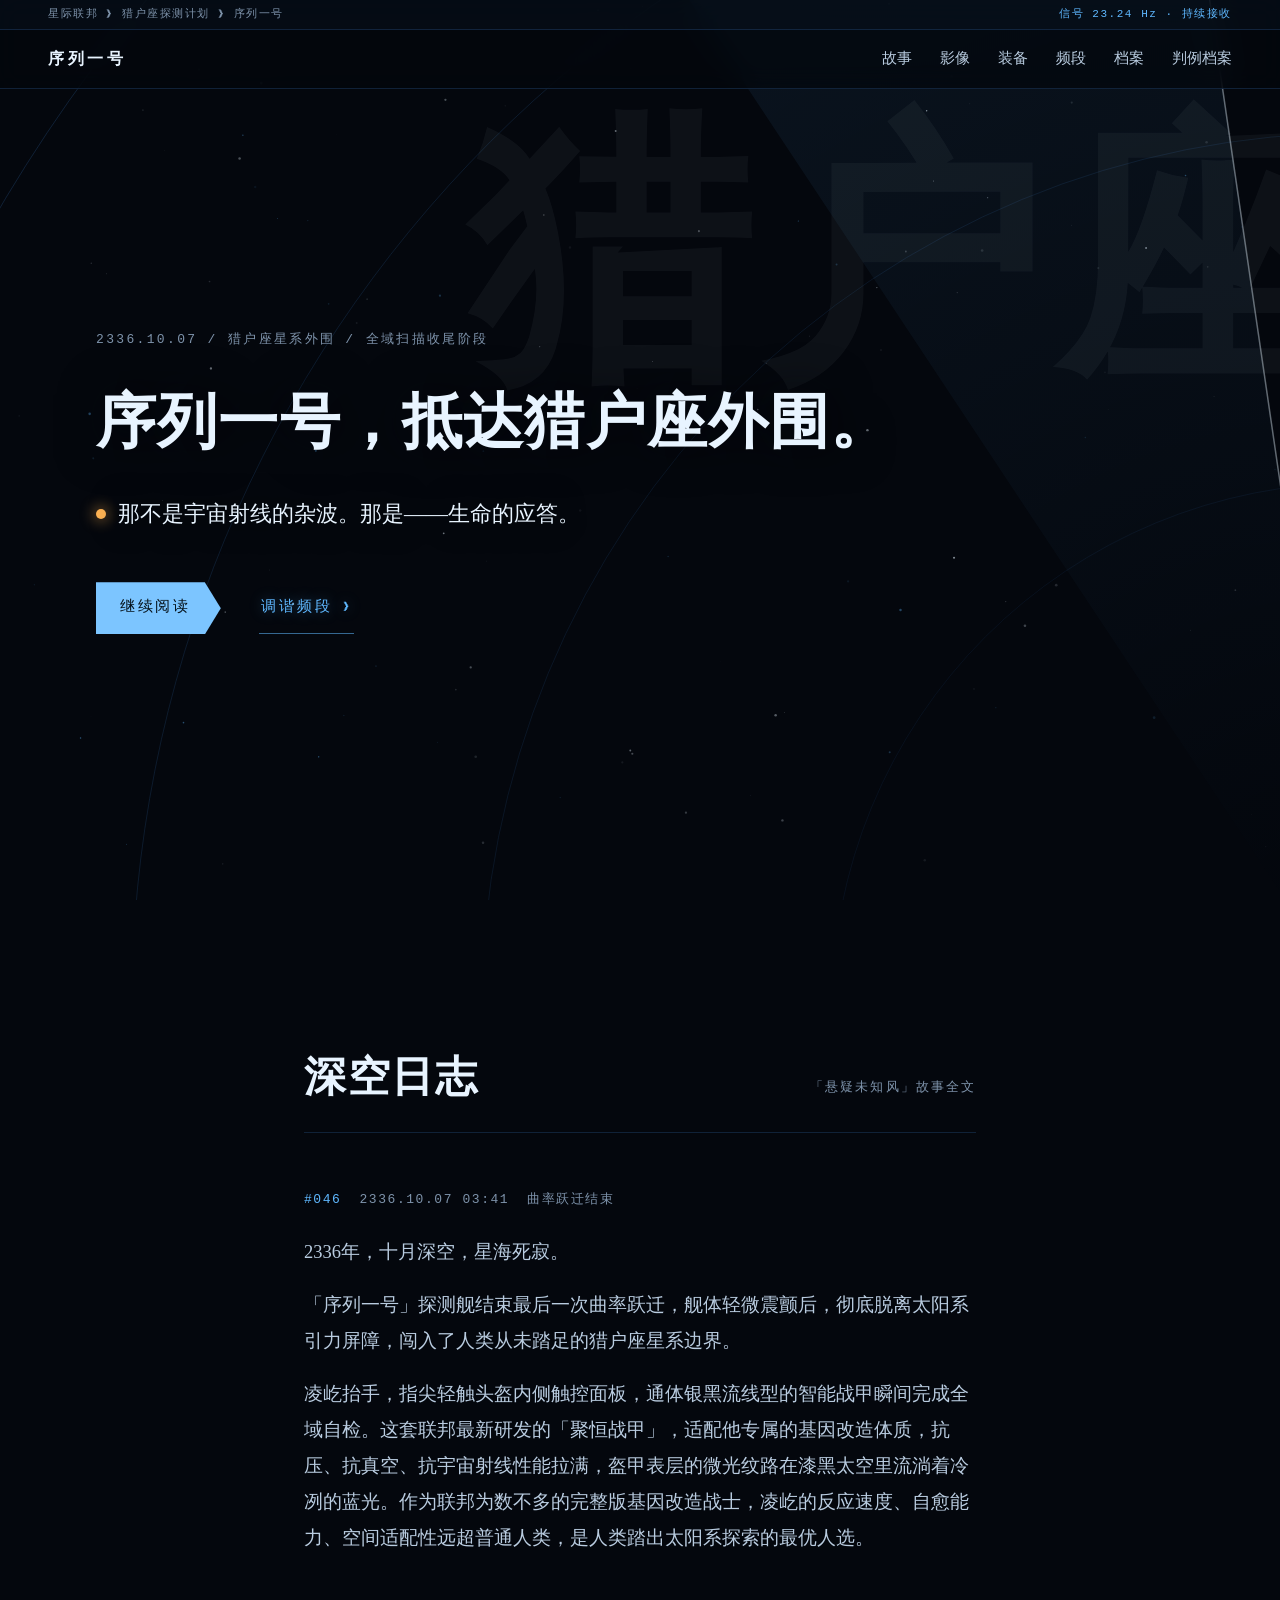
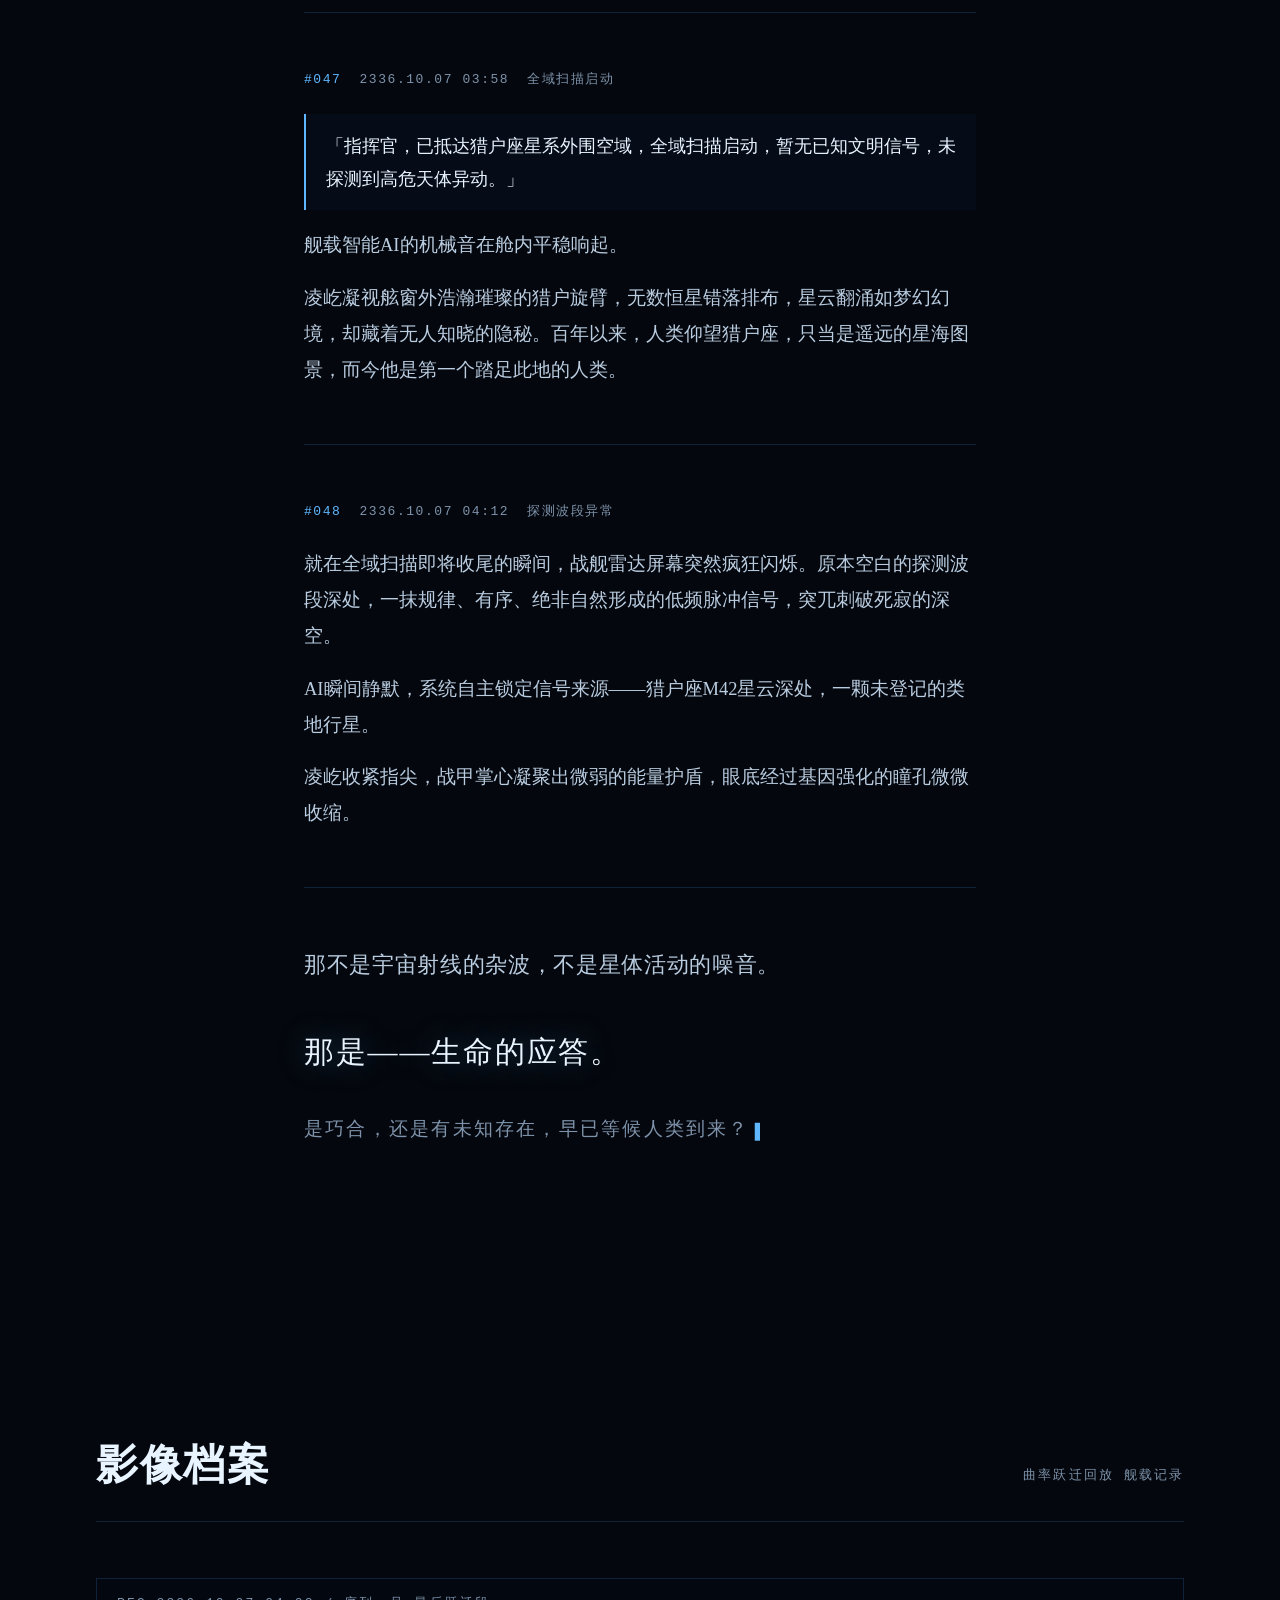
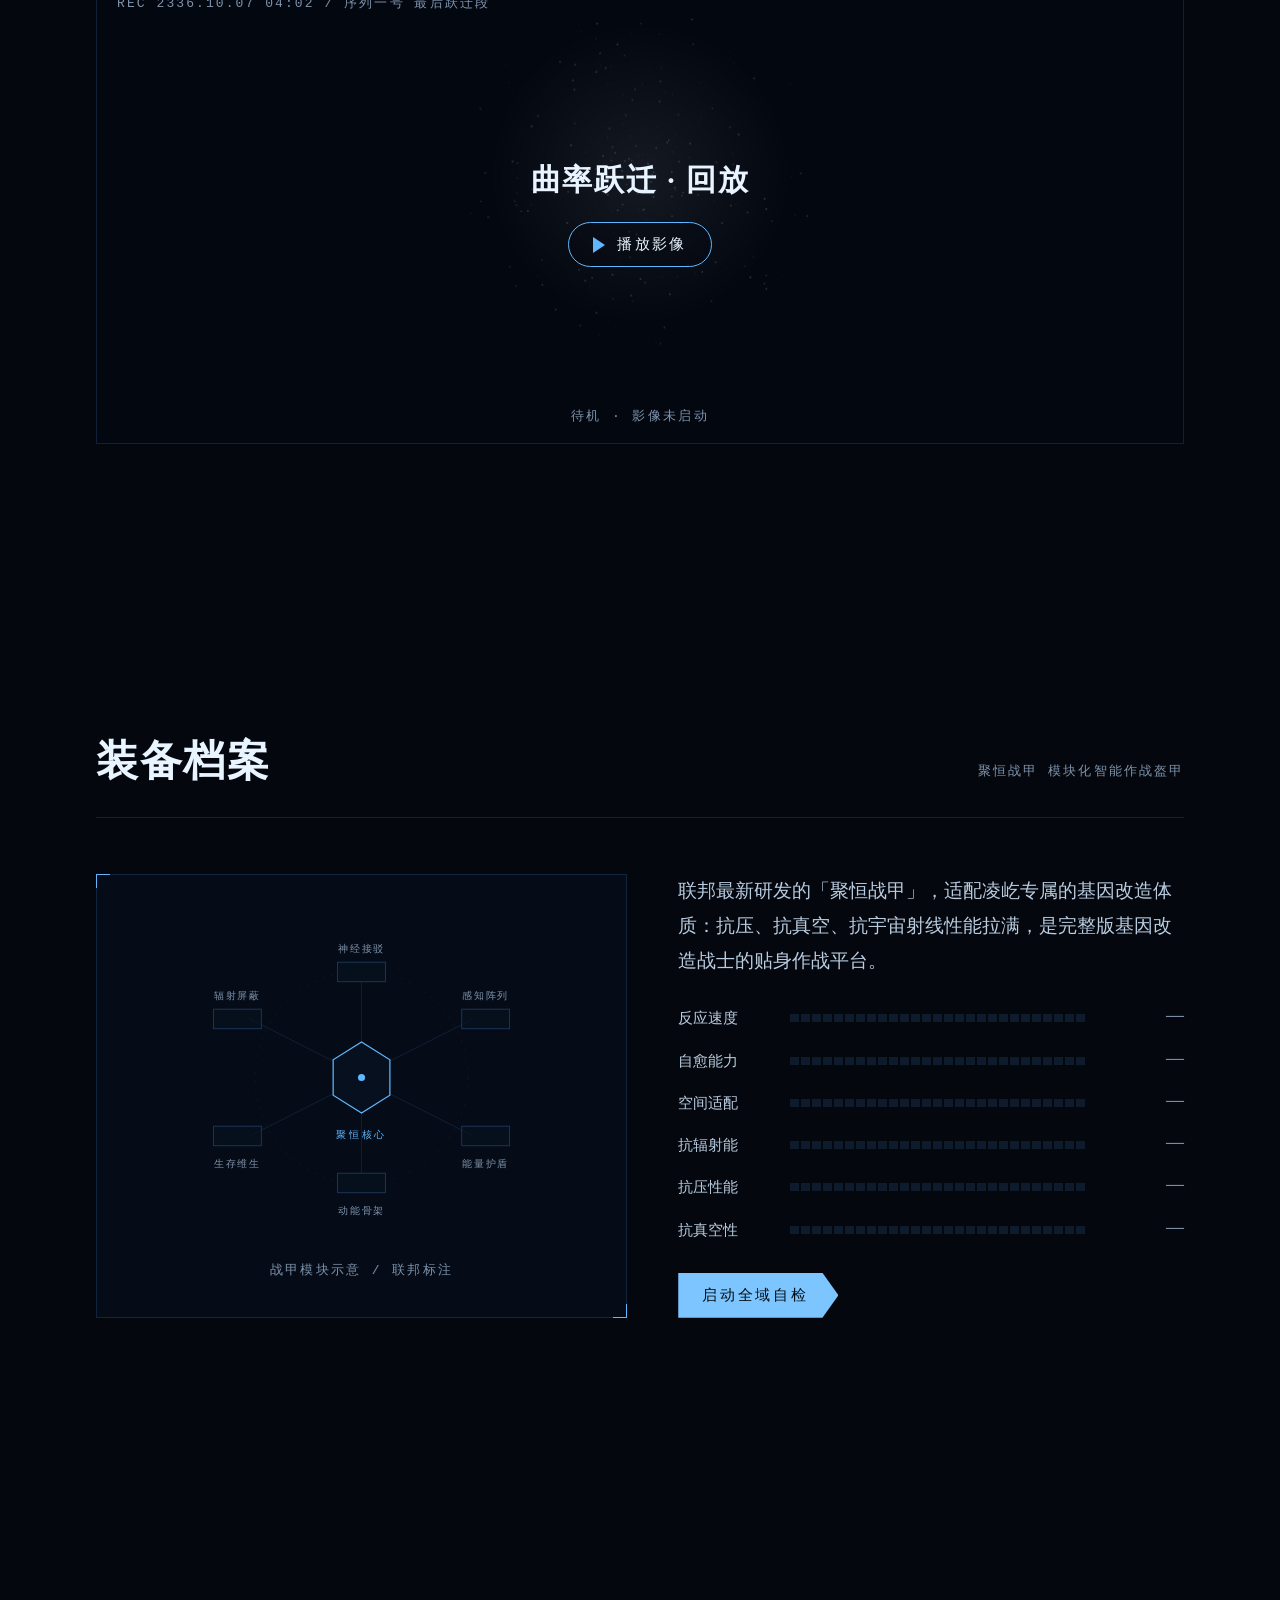
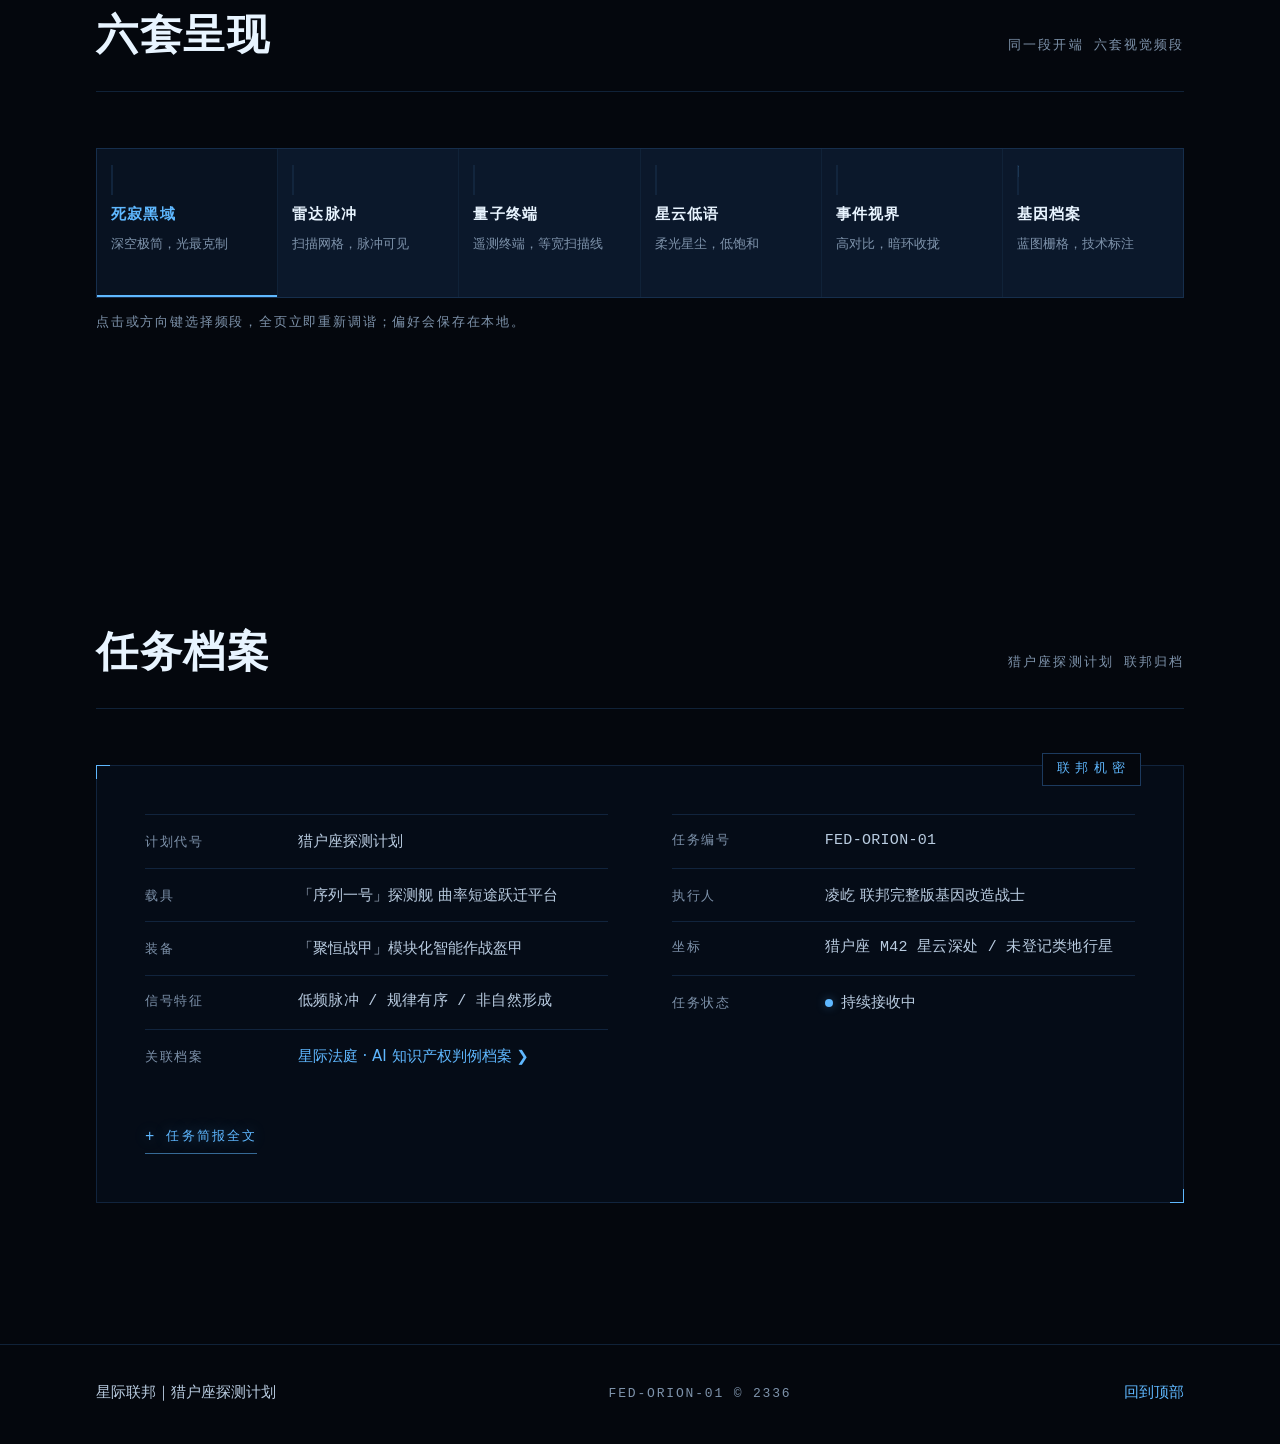
==== index.html @ 0d00c607 "feat: 上线猎户座探测计划网站与 AI 知识产权判例档案库 - index.html：星际旅行叙事单页（星海 / 雷达 / 跃迁回放 / 六套视觉频段）  - cases.html：AI 知识产权" ====
<!DOCTYPE html>
<html lang="zh-CN" data-theme="void">
<head>
<meta charset="UTF-8">
<meta name="viewport" content="width=device-width, initial-scale=1">
<title>2336·猎户座探测计划｜星际旅行探索档案</title>
<meta name="description" content="2336年十月深空。基因改造战士凌屹搭乘「序列一号」探测舰抵达猎户座星系边界，执行人类首次跨星系生命探测任务。全域扫描的空白波段深处，一抹低频脉冲刺破死寂——那不是宇宙射线的杂波，那是生命的应答。">
<meta name="theme-color" content="#04070D">
<link rel="icon" type="image/svg+xml" href="assets/favicon.svg">

<!-- Open Graph / 社交分享 -->
<meta property="og:type" content="website">
<meta property="og:site_name" content="2336·猎户座探测计划">
<meta property="og:title" content="2336·猎户座探测计划｜星际旅行探索档案">
<meta property="og:description" content="人类首次跨星系生命探测任务。猎户座M42星云深处，一颗未登记的类地行星传来规律的低频脉冲信号——是巧合，还是有未知存在早已等候人类到来？">
<meta property="og:url" content="https://example.com/">
<meta property="og:image" content="assets/og-cover.png">
<meta property="og:image:width" content="1200">
<meta property="og:image:height" content="630">
<meta property="og:locale" content="zh_CN">
<meta name="twitter:card" content="summary_large_image">
<meta name="twitter:title" content="2336·猎户座探测计划｜星际旅行探索档案">
<meta name="twitter:description" content="猎户座M42星云深处，一颗未登记的类地行星传来规律的低频脉冲信号。那不是宇宙射线的杂波，那是生命的应答。">
<meta name="twitter:image" content="assets/og-cover.png">

<script>
  /* 载入前锁定主题，避免闪烁；并标记 JS 可用（用于载入编排的初始隐藏） */
  (function () {
    var d = document.documentElement;
    d.classList.add('js-boot');
    try {
      var band = localStorage.getItem('orion-band');
      if (band) d.dataset.theme = band;
    } catch (e) { /* 隐私模式下忽略 */ }
    /* 安全兜底：即使主脚本异常，内容也会在最迟 2.6s 后显现 */
    window.setTimeout(function () { d.classList.add('is-ready'); }, 2600);
  })();
</script>

<link rel="stylesheet" href="css/style.css">
</head>
<body>
<a class="skip-link" href="#story">跳到故事正文</a>

<canvas id="space" aria-hidden="true"></canvas>

<header class="site-head">
  <div class="utilitybar">
    <p class="crumbs">星际联邦 ❯ 猎户座探测计划 ❯ 序列一号</p>
    <p class="signal-live" id="signalLive">信号 23.36 Hz · 持续接收</p>
  </div>
  <div class="topbar">
    <a class="brand" href="#top">序列一号</a>
    <nav class="nav" aria-label="页面导航">
      <a href="#story">故事</a>
      <a href="#footage">影像</a>
      <a href="#gear">装备</a>
      <a href="#themes">频段</a>
      <a href="#dossier">档案</a>
      <a href="cases.html">判例档案</a>
    </nav>
  </div>
</header>

<main id="top">

  <!-- ① HERO：信号捕获 -->
  <section class="hero" aria-label="序列一号抵达猎户座">
    <div class="hero-inner container">
      <p class="logline" data-boot="1">2336.10.07 / 猎户座星系外围 / 全域扫描收尾阶段</p>
      <h1 class="hero-title" data-boot="2">序列一号，抵达猎户座外围。</h1>
      <p class="hero-pulse" data-boot="3"><span class="pulse-dot" aria-hidden="true"></span>那不是宇宙射线的杂波。那是——生命的应答。</p>
      <div class="hero-actions" data-boot="4">
        <a class="btn-solid" href="#story">继续阅读</a>
        <a class="btn-ghost" href="#themes">调谐频段<span class="ghost-glyph" aria-hidden="true">❯</span></a>
      </div>
    </div>
    <span class="hero-wordmark" aria-hidden="true">猎户座</span>
  </section>

  <!-- ② 深空日志：悬疑未知风全文 -->
  <section class="story" id="story">
    <div class="container">
      <header class="section-head">
        <h2 class="section-title">深空日志</h2>
        <p class="section-tag">「悬疑未知风」故事全文</p>
      </header>

      <div class="log-entries">
        <article class="log">
          <header class="log-head">
            <span class="log-id">#046</span>
            <time datetime="2336-10-07T03:41">2336.10.07 03:41</time>
            <span class="log-title">曲率跃迁结束</span>
          </header>
          <p>2336年，十月深空，星海死寂。</p>
          <p>「序列一号」探测舰结束最后一次曲率跃迁，舰体轻微震颤后，彻底脱离太阳系引力屏障，闯入了人类从未踏足的猎户座星系边界。</p>
          <p>凌屹抬手，指尖轻触头盔内侧触控面板，通体银黑流线型的智能战甲瞬间完成全域自检。这套联邦最新研发的「聚恒战甲」，适配他专属的基因改造体质，抗压、抗真空、抗宇宙射线性能拉满，盔甲表层的微光纹路在漆黑太空里流淌着冷冽的蓝光。作为联邦为数不多的完整版基因改造战士，凌屹的反应速度、自愈能力、空间适配性远超普通人类，是人类踏出太阳系探索的最优人选。</p>
        </article>

        <article class="log">
          <header class="log-head">
            <span class="log-id">#047</span>
            <time datetime="2336-10-07T03:58">2336.10.07 03:58</time>
            <span class="log-title">全域扫描启动</span>
          </header>
          <p class="voice-ai">「指挥官，已抵达猎户座星系外围空域，全域扫描启动，暂无已知文明信号，未探测到高危天体异动。」</p>
          <p>舰载智能AI的机械音在舱内平稳响起。</p>
          <p>凌屹凝视舷窗外浩瀚璀璨的猎户旋臂，无数恒星错落排布，星云翻涌如梦幻幻境，却藏着无人知晓的隐秘。百年以来，人类仰望猎户座，只当是遥远的星海图景，而今他是第一个踏足此地的人类。</p>
        </article>

        <article class="log">
          <header class="log-head">
            <span class="log-id">#048</span>
            <time datetime="2336-10-07T04:12">2336.10.07 04:12</time>
            <span class="log-title">探测波段异常</span>
          </header>
          <p>就在全域扫描即将收尾的瞬间，战舰雷达屏幕突然疯狂闪烁。原本空白的探测波段深处，一抹规律、有序、绝非自然形成的低频脉冲信号，突兀刺破死寂的深空。</p>
          <p>AI瞬间静默，系统自主锁定信号来源——猎户座M42星云深处，一颗未登记的类地行星。</p>
          <p>凌屹收紧指尖，战甲掌心凝聚出微弱的能量护盾，眼底经过基因强化的瞳孔微微收缩。</p>
        </article>

        <article class="log log-coda">
          <p class="voice-pre">那不是宇宙射线的杂波，不是星体活动的噪音。</p>
          <p class="voice-pulse">那是——生命的应答。</p>
          <p class="voice-question">是巧合，还是有未知存在，早已等候人类到来？</p>
        </article>
      </div>
    </div>
    <div class="read-rail" aria-hidden="true"><span class="read-rail-fill"></span></div>
  </section>

  <!-- ③ 影像档案：曲率跃迁回放 -->
  <section class="footage" id="footage">
    <div class="container">
      <header class="section-head">
        <h2 class="section-title">影像档案</h2>
        <p class="section-tag">曲率跃迁回放 舰载记录</p>
      </header>
      <div class="video-panel frame" id="videoPanel" data-state="idle">
        <canvas id="warp" aria-hidden="true"></canvas>
        <div class="video-overlay">
          <p class="video-meta">REC 2336.10.07 04:02 / 序列一号 最后跃迁段</p>
          <h3 class="video-title" id="videoTitle">曲率跃迁 · 回放</h3>
          <button class="video-play" id="warpPlay" type="button">
            <span class="play-glyph" aria-hidden="true"></span><span class="video-btn-text">播放影像</span>
          </button>
          <p class="video-status" id="videoStatus" aria-live="polite">待机 · 影像未启动</p>
        </div>
      </div>
    </div>
  </section>

  <!-- ④ 装备档案：聚恒战甲 -->
  <section class="gear" id="gear">
    <div class="container">
      <header class="section-head">
        <h2 class="section-title">装备档案</h2>
        <p class="section-tag">聚恒战甲 模块化智能作战盔甲</p>
      </header>
      <div class="gear-grid">
        <figure class="gear-schematic frame">
          <svg viewBox="0 0 520 380" role="img" aria-label="聚恒战甲模块结构示意">
            <circle cx="260" cy="190" r="120" fill="none" stroke="currentColor" stroke-opacity=".25" stroke-dasharray="3 7"/>
            <g fill="none" stroke="currentColor" stroke-opacity=".5" stroke-width="1">
              <line x1="260" y1="154" x2="260" y2="82"/>
              <line x1="291" y1="172" x2="386" y2="124"/>
              <line x1="291" y1="208" x2="386" y2="256"/>
              <line x1="260" y1="226" x2="260" y2="298"/>
              <line x1="229" y1="208" x2="134" y2="256"/>
              <line x1="229" y1="172" x2="134" y2="124"/>
            </g>
            <polygon points="260,150 292,170 292,210 260,230 228,210 228,170" fill="rgba(8,18,33,.85)" stroke="var(--signal)" stroke-width="1.4"/>
            <circle cx="260" cy="190" r="4" fill="var(--signal)"/>
            <g fill="rgba(8,18,33,.6)" stroke="var(--ice)" stroke-width="1">
              <rect x="233" y="60" width="54" height="22"/>
              <rect x="373" y="113" width="54" height="22"/>
              <rect x="373" y="245" width="54" height="22"/>
              <rect x="233" y="298" width="54" height="22"/>
              <rect x="93" y="245" width="54" height="22"/>
              <rect x="93" y="113" width="54" height="22"/>
            </g>
            <g font-family="Cascadia Mono, Consolas, monospace" font-size="11" fill="var(--mute)" text-anchor="middle" letter-spacing="2">
              <text x="260" y="48">神经接驳</text>
              <text x="400" y="101">感知阵列</text>
              <text x="400" y="291">能量护盾</text>
              <text x="260" y="344">动能骨架</text>
              <text x="120" y="291">生存维生</text>
              <text x="120" y="101">辐射屏蔽</text>
            </g>
            <text x="260" y="258" font-family="Cascadia Mono, Consolas, monospace" font-size="11" fill="var(--signal)" text-anchor="middle" letter-spacing="3">聚恒核心</text>
          </svg>
          <figcaption>战甲模块示意 / 联邦标注</figcaption>
        </figure>

        <div class="gear-panel">
          <p class="gear-desc">联邦最新研发的「聚恒战甲」，适配凌屹专属的基因改造体质：抗压、抗真空、抗宇宙射线性能拉满，是完整版基因改造战士的贴身作战平台。</p>
          <ul class="stat-list">
            <li class="stat"><span class="stat-name">反应速度</span><span class="stat-track"><i></i></span><span class="stat-val" data-value="98.6">──</span></li>
            <li class="stat"><span class="stat-name">自愈能力</span><span class="stat-track"><i></i></span><span class="stat-val" data-value="96.2">──</span></li>
            <li class="stat"><span class="stat-name">空间适配</span><span class="stat-track"><i></i></span><span class="stat-val" data-value="99.1">──</span></li>
            <li class="stat"><span class="stat-name">抗辐射能</span><span class="stat-track"><i></i></span><span class="stat-val" data-value="97.4">──</span></li>
            <li class="stat"><span class="stat-name">抗压性能</span><span class="stat-track"><i></i></span><span class="stat-val" data-value="99.0">──</span></li>
            <li class="stat"><span class="stat-name">抗真空性</span><span class="stat-track"><i></i></span><span class="stat-val" data-value="98.8">──</span></li>
          </ul>
          <div class="gear-actions">
            <button class="btn-solid" id="gearCheck" type="button">启动全域自检</button>
            <p class="gear-status" id="gearStatus" aria-live="polite"></p>
          </div>
        </div>
      </div>
    </div>
  </section>

  <!-- ⑤ 六套呈现：视觉频段 -->
  <section class="themes" id="themes">
    <div class="container">
      <header class="section-head">
        <h2 class="section-title">六套呈现</h2>
        <p class="section-tag">同一段开端 六套视觉频段</p>
      </header>
      <div class="spectrum" role="radiogroup" aria-label="视觉频段：六套呈现">
        <button class="band" type="button" role="radio" aria-checked="true" data-band="void">
          <span class="band-glyph" aria-hidden="true"></span>
          <span class="band-name">死寂黑域</span>
          <span class="band-note">深空极简，光最克制</span>
        </button>
        <button class="band" type="button" role="radio" aria-checked="false" data-band="radar">
          <span class="band-glyph" aria-hidden="true"></span>
          <span class="band-name">雷达脉冲</span>
          <span class="band-note">扫描网格，脉冲可见</span>
        </button>
        <button class="band" type="button" role="radio" aria-checked="false" data-band="terminal">
          <span class="band-glyph" aria-hidden="true"></span>
          <span class="band-name">量子终端</span>
          <span class="band-note">遥测终端，等宽扫描线</span>
        </button>
        <button class="band" type="button" role="radio" aria-checked="false" data-band="nebula">
          <span class="band-glyph" aria-hidden="true"></span>
          <span class="band-name">星云低语</span>
          <span class="band-note">柔光星尘，低饱和</span>
        </button>
        <button class="band" type="button" role="radio" aria-checked="false" data-band="horizon">
          <span class="band-glyph" aria-hidden="true"></span>
          <span class="band-name">事件视界</span>
          <span class="band-note">高对比，暗环收拢</span>
        </button>
        <button class="band" type="button" role="radio" aria-checked="false" data-band="dossier">
          <span class="band-glyph" aria-hidden="true"></span>
          <span class="band-name">基因档案</span>
          <span class="band-note">蓝图栅格，技术标注</span>
        </button>
      </div>
      <p class="spectrum-hint">点击或方向键选择频段，全页立即重新调谐；偏好会保存在本地。</p>
    </div>
  </section>

  <!-- ⑥ 任务档案 -->
  <section class="dossier" id="dossier">
    <div class="container">
      <header class="section-head">
        <h2 class="section-title">任务档案</h2>
        <p class="section-tag">猎户座探测计划 联邦归档</p>
      </header>

      <div class="dossier-panel frame">
        <span class="dossier-stamp">联邦机密</span>
        <dl class="dossier-grid">
          <div class="dossier-item">
            <dt>计划代号</dt>
            <dd>猎户座探测计划</dd>
          </div>
          <div class="dossier-item">
            <dt>任务编号</dt>
            <dd class="mono-val">FED-ORION-01</dd>
          </div>
          <div class="dossier-item">
            <dt>载具</dt>
            <dd>「序列一号」探测舰 曲率短途跃迁平台</dd>
          </div>
          <div class="dossier-item">
            <dt>执行人</dt>
            <dd>凌屹 联邦完整版基因改造战士</dd>
          </div>
          <div class="dossier-item">
            <dt>装备</dt>
            <dd>「聚恒战甲」模块化智能作战盔甲</dd>
          </div>
          <div class="dossier-item">
            <dt>坐标</dt>
            <dd class="mono-val">猎户座 M42 星云深处 / 未登记类地行星</dd>
          </div>
          <div class="dossier-item">
            <dt>信号特征</dt>
            <dd class="mono-val">低频脉冲 / 规律有序 / 非自然形成</dd>
          </div>
          <div class="dossier-item">
            <dt>任务状态</dt>
            <dd class="dd-live"><span class="live-dot" aria-hidden="true"></span>持续接收中</dd>
          </div>
          <div class="dossier-item">
            <dt>关联档案</dt>
            <dd><a class="related-link" href="cases.html">星际法庭 · AI 知识产权判例档案 ❯</a></dd>
          </div>
        </dl>

        <details class="dossier-brief">
          <summary><span class="plus" aria-hidden="true">+</span>任务简报全文</summary>
          <p>2336年，地球人类文明迈入高阶科技时代，可控核聚变、量子通讯、曲率短途跃迁技术全面成熟，人类正式突破太阳系桎梏，初步实现低速星际航行。为探索宇宙宜居资源、寻找外星智慧生命，星际联邦组织启动「猎户座探测计划」。执行人为联邦专属基因改造超级战士，经过体能、感知、自愈、抗辐射全方位基因优化，搭载新一代模块化智能作战盔甲，受命独身奔赴广袤的猎户座星系，开启人类首次跨星系生命探测任务。</p>
        </details>
      </div>
    </div>
  </section>

</main>

<footer class="footer">
  <div class="footer-inner container">
    <p class="footer-brand">星际联邦｜猎户座探测计划</p>
    <p class="footer-meta">FED-ORION-01 © 2336</p>
    <a class="to-top" href="#top">回到顶部</a>
  </div>
</footer>

<script src="js/main.js" defer></script>
</body>
</html>
---- css/style.css ----
/* ==========================================================================
   2336 · 猎户座探测计划
   视觉体系：未知恐惧主义 / 五层蓝色纵深 / 三声部字体
   参考 content/.agents/skills/frontend-design/SKILL.md
   交互语言部分取材 Star Citizen 官网：双层页眉 / 斜切实心 CTA / 幽灵发光链
   / 角括号面板 / 影像回放面板 / 规格自检条
   ========================================================================== */

/* ---- 字体与核心 token ---- */
:root {
  --font-serif: "Noto Serif SC", "Source Han Serif SC", "Songti SC", "SimSun", serif;
  --font-sans: "Noto Sans SC", "PingFang SC", "Microsoft YaHei UI", "Microsoft YaHei", system-ui, -apple-system, "Segoe UI", sans-serif;
  --font-mono: "Cascadia Mono", "Cascadia Code", Consolas, "Sarasa Mono SC", "SF Mono", monospace;

  /* 五层蓝色纵深 + 一个只在"应答"时刻出现的暖色 */
  --void: #04070d;
  --abyss: #081221;
  --ice: #1c3a5e;
  --signal: #5fb8ff;
  --pulse: #e8f4ff;
  --ink: #b9cce0;
  --mute: #7e93ab;
  --answer: #ffb454;
  --hair: rgba(28, 58, 94, 0.55);
  --panel: rgba(8, 18, 33, 0.55);
  --glow: rgba(95, 184, 255, 0.35);

  --fs-xs: clamp(11.5px, 0.7rem + 0.15vw, 13px);
  --fs-sm: clamp(13px, 0.8rem + 0.2vw, 15px);
  --fs-base: clamp(16px, 0.98rem + 0.3vw, 18.5px);
  --fs-lg: clamp(19px, 1.05rem + 0.6vw, 22px);
  --fs-xl: clamp(23px, 1.2rem + 1.2vw, 30px);
  --fs-2xl: clamp(28px, 1.25rem + 2.2vw, 42px);
  --fs-hero: clamp(31px, 1.6rem + 4vw, 60px);

  --gutter: clamp(20px, 5vw, 48px);
  --sect: clamp(76px, 11vw, 150px);
  --t-theme: 0.45s;
}

/* ---- 六套视觉频段（主题覆盖） ---- */
html[data-theme="radar"] {
  --void: #030b16; --abyss: #071322; --ice: #2a5480; --signal: #6fc8ff;
  --hair: rgba(42, 84, 128, 0.5); --panel: rgba(7, 19, 34, 0.6); --glow: rgba(111, 200, 255, 0.4);
}
html[data-theme="terminal"] {
  --void: #03090f; --abyss: #061421; --ice: #1e4a5c; --signal: #7bddff;
  --hair: rgba(30, 74, 92, 0.55); --panel: rgba(6, 20, 33, 0.6); --glow: rgba(123, 221, 255, 0.35);
}
html[data-theme="nebula"] {
  --void: #060817; --abyss: #0b102e; --ice: #2e3e77; --signal: #8caeff;
  --hair: rgba(46, 62, 119, 0.55); --panel: rgba(11, 16, 46, 0.55); --glow: rgba(140, 174, 255, 0.4);
}
html[data-theme="horizon"] {
  --void: #01030a; --abyss: #040a18; --ice: #183252; --signal: #9fdfff; --pulse: #f7fbff;
  --hair: rgba(24, 50, 82, 0.6); --panel: rgba(4, 10, 24, 0.6); --glow: rgba(159, 223, 255, 0.45);
}
html[data-theme="dossier"] {
  --void: #05090d; --abyss: #0a1219; --ice: #33506b; --signal: #63aedc;
  --hair: rgba(51, 80, 107, 0.5); --panel: rgba(10, 18, 25, 0.6); --glow: rgba(99, 174, 220, 0.35);
}

/* ---- 频段介质（随主题切换的深空纹理层） ---- */
body::before {
  content: "";
  position: fixed;
  inset: 0;
  z-index: 0;
  pointer-events: none;
}
html[data-theme="radar"] body::before {
  background-image:
    linear-gradient(rgba(66, 120, 170, 0.05) 1px, transparent 1px),
    linear-gradient(90deg, rgba(66, 120, 170, 0.05) 1px, transparent 1px);
  background-size: 56px 56px;
}
html[data-theme="terminal"] body::before {
  background-image: repeating-linear-gradient(0deg, rgba(123, 221, 255, 0.045) 0 1px, transparent 1px 4px);
}
html[data-theme="nebula"] body::before {
  background-image:
    radial-gradient(58% 46% at 18% 26%, rgba(96, 116, 255, 0.12), transparent 70%),
    radial-gradient(66% 56% at 86% 78%, rgba(140, 96, 255, 0.09), transparent 72%);
}
html[data-theme="horizon"] body::before {
  background-image: radial-gradient(135% 110% at 62% 8%, transparent 52%, rgba(0, 0, 0, 0.62) 100%);
}
html[data-theme="dossier"] body::before {
  background-image:
    linear-gradient(rgba(99, 174, 220, 0.05) 1px, transparent 1px),
    linear-gradient(90deg, rgba(99, 174, 220, 0.045) 1px, transparent 1px);
  background-size: 44px 44px;
}

/* ---- 基础 ---- */
*,
*::before,
*::after { box-sizing: border-box; }

html {
  scroll-behavior: smooth;
  color-scheme: dark;
}

body {
  margin: 0;
  background: var(--void);
  color: var(--ink);
  font-family: var(--font-sans);
  font-size: var(--fs-base);
  line-height: 1.75;
  overflow-x: clip;
  transition: background-color var(--t-theme) ease;
}

#space {
  position: fixed;
  inset: 0;
  z-index: 0;
  display: block;
  pointer-events: none;
}

main,
.footer { position: relative; z-index: 1; }

.container {
  width: min(100% - var(--gutter) * 2, 68rem);
  margin-inline: auto;
}

::selection { background: rgba(95, 184, 255, 0.32); }

:focus-visible {
  outline: 2px solid var(--signal);
  outline-offset: 3px;
  border-radius: 2px;
}

.skip-link {
  position: fixed;
  left: 16px;
  top: -64px;
  z-index: 20;
  padding: 10px 16px;
  background: var(--abyss);
  border: 1px solid var(--signal);
  border-radius: 4px;
  color: var(--pulse);
  font-size: var(--fs-sm);
  text-decoration: none;
  transition: top 0.2s ease;
}
.skip-link:focus { top: 12px; }

/* ---- 页眉：工具条 + 主导航（双层） ---- */
.site-head {
  position: fixed;
  inset: 0 0 auto 0;
  z-index: 5;
  background: rgba(4, 7, 13, 0.68);
  background: color-mix(in srgb, var(--void) 72%, transparent);
  -webkit-backdrop-filter: blur(12px) saturate(1.1);
  backdrop-filter: blur(12px) saturate(1.1);
  border-bottom: 1px solid var(--hair);
  transition: background-color var(--t-theme) ease, border-color var(--t-theme) ease;
}
.utilitybar {
  display: flex;
  align-items: center;
  justify-content: space-between;
  gap: 16px;
  height: 30px;
  padding-inline: var(--gutter);
  border-bottom: 1px solid var(--hair);
  background: rgba(28, 58, 94, 0.1);
  font-family: var(--font-mono);
  font-size: 11px;
  letter-spacing: 0.14em;
  color: var(--mute);
}
.utilitybar p {
  margin: 0;
  white-space: nowrap;
  overflow: hidden;
  text-overflow: ellipsis;
}
.signal-live { color: var(--signal); }
.topbar {
  display: flex;
  align-items: center;
  justify-content: space-between;
  gap: 18px;
  height: 58px;
  padding-inline: var(--gutter);
}
.brand {
  font-family: var(--font-serif);
  font-size: 16px;
  font-weight: 600;
  letter-spacing: 0.22em;
  color: var(--pulse);
  text-decoration: none;
}
.nav { display: flex; gap: clamp(14px, 2.4vw, 28px); }
.nav a {
  color: var(--ink);
  font-size: var(--fs-sm);
  text-decoration: none;
  padding: 4px 0;
  border-bottom: 1px solid transparent;
  transition: color var(--t-theme) ease, border-color var(--t-theme) ease, text-shadow var(--t-theme) ease;
}
.nav a:hover {
  color: var(--pulse);
  border-bottom-color: var(--signal);
  text-shadow: 0 0 12px var(--glow);
}

/* ---- 按钮：斜切实心（SC 式）+ 幽灵发光 ---- */
.btn-solid {
  position: relative;
  display: inline-flex;
  align-items: center;
  justify-content: center;
  gap: 12px;
  padding: 13px 30px 13px 24px;
  border: 0;
  background: #7cc6ff;
  background: color-mix(in srgb, var(--signal) 82%, #ffffff 18%);
  color: #041018;
  font-family: var(--font-mono);
  font-size: var(--fs-sm);
  letter-spacing: 0.18em;
  text-decoration: none;
  cursor: pointer;
  clip-path: polygon(0 0, calc(100% - 16px) 0, 100% 50%, calc(100% - 16px) 100%, 0 100%);
  transition: background-color 0.25s ease, transform 0.25s ease;
}
.btn-solid:hover {
  background: #a8dbff;
  background: color-mix(in srgb, var(--signal) 58%, #ffffff 42%);
  transform: translateX(2px);
}
.btn-solid:focus-visible {
  outline: none;
  filter:
    drop-shadow(2px 0 0 var(--pulse))
    drop-shadow(-2px 0 0 var(--pulse))
    drop-shadow(0 2px 0 var(--pulse))
    drop-shadow(0 -2px 0 var(--pulse));
}
.btn-solid:disabled {
  opacity: 0.55;
  cursor: default;
  transform: none;
}
.btn-ghost {
  display: inline-flex;
  align-items: center;
  gap: 10px;
  padding: 12px 2px;
  color: var(--signal);
  font-family: var(--font-mono);
  font-size: var(--fs-sm);
  letter-spacing: 0.2em;
  text-decoration: none;
  border-bottom: 1px solid rgba(95, 184, 255, 0.55);
  text-shadow: 0 0 14px var(--glow);
  transition: color 0.25s ease, border-color 0.25s ease;
}
.btn-ghost:hover { color: var(--pulse); border-bottom-color: var(--pulse); }
.ghost-glyph { font-size: 0.8em; transition: transform 0.25s ease; }
.btn-ghost:hover .ghost-glyph { transform: translateX(4px); }

/* ---- 角括号（仪器面板角标） ---- */
.frame { position: relative; }
.frame::before,
.frame::after {
  content: "";
  position: absolute;
  width: 14px;
  height: 14px;
  border-color: var(--signal);
  border-style: solid;
  z-index: 2;
  pointer-events: none;
}
.frame::before { top: -1px; left: -1px; border-width: 1px 0 0 1px; }
.frame::after { bottom: -1px; right: -1px; border-width: 0 1px 1px 0; }

/* ---- ① HERO ---- */
.hero {
  position: relative;
  min-height: 100vh;
  min-height: 100svh;
  display: grid;
  align-content: center;
  padding: clamp(126px, 18vh, 190px) 0 clamp(72px, 11vh, 110px);
}
.hero-inner {
  position: relative;
  z-index: 1;
  display: flex;
  flex-direction: column;
  align-items: flex-start;
  gap: clamp(18px, 3.4vh, 32px);
}
.logline {
  margin: 0;
  font-family: var(--font-mono);
  font-size: var(--fs-xs);
  letter-spacing: 0.18em;
  color: var(--mute);
}
.hero-title {
  margin: 0;
  max-width: 20em;
  font-family: var(--font-serif);
  font-weight: 600;
  font-size: var(--fs-hero);
  line-height: 1.36;
  letter-spacing: 0.02em;
  color: var(--pulse);
  text-shadow: 0 0 44px rgba(4, 7, 13, 0.95);
}
.hero-pulse {
  margin: 0;
  max-width: 32em;
  font-family: var(--font-serif);
  font-size: var(--fs-lg);
  line-height: 1.8;
  color: var(--pulse);
  text-shadow: 0 0 30px rgba(4, 7, 13, 0.9);
}
.pulse-dot {
  display: inline-block;
  width: 10px;
  height: 10px;
  margin-right: 0.55em;
  border-radius: 50%;
  background: var(--answer);
  box-shadow: 0 0 14px 3px rgba(255, 180, 84, 0.4);
  vertical-align: 0.08em;
  animation: dot-breathe 2.8s ease-in-out infinite;
}
@keyframes dot-breathe {
  0%, 100% { box-shadow: 0 0 10px 2px rgba(255, 180, 84, 0.32); }
  50% { box-shadow: 0 0 22px 6px rgba(255, 180, 84, 0.55); }
}
.hero-actions {
  display: flex;
  align-items: center;
  gap: clamp(18px, 3vw, 38px);
  flex-wrap: wrap;
  margin-top: clamp(8px, 2vh, 22px);
}
.hero-wordmark {
  position: absolute;
  top: clamp(86px, 13vh, 132px);
  right: -0.24em;
  z-index: 0;
  font-family: var(--font-serif);
  font-weight: 600;
  font-size: clamp(120px, 22vw, 340px);
  line-height: 1;
  letter-spacing: 0.04em;
  color: var(--pulse);
  opacity: 0.045;
  pointer-events: none;
  user-select: none;
}

/* ---- 载入编排：唯一一次全站编排 ---- */
html.js-boot:not(.is-ready) [data-boot] { opacity: 0; }
html.is-ready [data-boot="1"] { animation: boot-in 0.7s ease both; animation-delay: 0.1s; }
html.is-ready [data-boot="2"] { animation: boot-capture 1.1s ease both; animation-delay: 0.45s; }
html.is-ready [data-boot="3"] { animation: boot-in 0.9s ease both; animation-delay: 1.55s; }
html.is-ready [data-boot="4"] { animation: boot-in 0.9s ease both; animation-delay: 2.1s; }
@keyframes boot-in {
  from { opacity: 0; transform: translateY(10px); }
  to { opacity: 1; transform: none; }
}
@keyframes boot-capture {
  from { opacity: 0; filter: blur(16px); }
  to { opacity: 1; filter: blur(0); }
}

/* ---- 通用段落头 ---- */
.story,
.footage,
.gear,
.themes,
.dossier { position: relative; padding-block: var(--sect); }
section[id] { scroll-margin-top: 100px; }

.section-head {
  display: flex;
  align-items: baseline;
  justify-content: space-between;
  flex-wrap: wrap;
  gap: 12px 24px;
  padding-bottom: 18px;
  border-bottom: 1px solid var(--hair);
  margin-bottom: clamp(30px, 5vw, 56px);
}
.section-title {
  margin: 0;
  font-family: var(--font-serif);
  font-weight: 600;
  font-size: var(--fs-2xl);
  letter-spacing: 0.04em;
  color: var(--pulse);
}
.section-tag {
  margin: 0;
  font-family: var(--font-mono);
  font-size: var(--fs-xs);
  letter-spacing: 0.16em;
  color: var(--mute);
}

/* ---- ② 深空日志 ---- */
.story .container { width: min(100% - var(--gutter) * 2, 42rem); }

.log + .log {
  margin-top: clamp(36px, 5.5vw, 56px);
  padding-top: clamp(36px, 5.5vw, 56px);
  border-top: 1px solid var(--hair);
}
.log-head {
  display: flex;
  flex-wrap: wrap;
  align-items: baseline;
  gap: 8px 18px;
  margin-bottom: 22px;
  font-family: var(--font-mono);
  font-size: var(--fs-xs);
  letter-spacing: 0.12em;
  color: var(--mute);
}
.log-id { color: var(--signal); }
.log p {
  margin: 0.9em 0 0;
  font-family: var(--font-serif);
  font-size: var(--fs-base);
  line-height: 1.95;
  color: var(--ink);
}
.log p:first-of-type { margin-top: 0; }

.log p.voice-ai {
  font-family: var(--font-sans);
  background: var(--panel);
  border-left: 2px solid var(--signal);
  padding: 0.85em 1.1em;
  color: var(--pulse);
  font-size: calc(var(--fs-base) * 0.97);
  line-height: 1.85;
}
.log p.voice-pre {
  font-size: var(--fs-lg);
  letter-spacing: 0.03em;
}
.log p.voice-pulse {
  margin-top: 1.2em;
  font-size: var(--fs-xl);
  letter-spacing: 0.06em;
  color: var(--pulse);
  text-shadow: 0 0 30px var(--glow);
}
.log p.voice-question {
  margin-top: 1.6em;
  letter-spacing: 0.12em;
  color: var(--mute);
}
.voice-question::after {
  content: "▌";
  margin-left: 0.35em;
  font-size: 0.8em;
  color: var(--signal);
  vertical-align: -0.06em;
  animation: blink 1.2s ease infinite;
}
@keyframes blink { 50% { opacity: 0; } }

/* 阅读进度：信号强度 */
.read-rail {
  position: fixed;
  right: clamp(10px, 2vw, 22px);
  top: 26vh;
  height: 48vh;
  width: 2px;
  z-index: 2;
  background: var(--hair);
  opacity: 0;
  transition: opacity 0.4s ease;
  pointer-events: none;
}
.read-rail.is-on { opacity: 1; }
.read-rail-fill {
  position: absolute;
  inset: 0;
  background: linear-gradient(180deg, var(--signal), var(--ice));
  box-shadow: 0 0 10px var(--glow);
  transform: scaleY(var(--fill, 0));
  transform-origin: top;
}

/* ---- ③ 影像档案：回放面板 ---- */
.video-panel {
  position: relative;
  aspect-ratio: 21 / 9;
  background: #030710;
  border: 1px solid var(--hair);
  overflow: hidden;
}
#warp {
  position: absolute;
  inset: 0;
  width: 100%;
  height: 100%;
  display: block;
}
.video-overlay {
  position: absolute;
  inset: 0;
  display: flex;
  flex-direction: column;
  align-items: center;
  justify-content: center;
  gap: 16px;
  padding: 24px;
  text-align: center;
  transition: opacity 0.4s ease;
}
.video-meta {
  position: absolute;
  top: 14px;
  left: 20px;
  margin: 0;
  font-family: var(--font-mono);
  font-size: var(--fs-xs);
  letter-spacing: 0.16em;
  color: var(--mute);
}
.video-title {
  margin: 0;
  font-family: var(--font-serif);
  font-weight: 600;
  font-size: var(--fs-xl);
  letter-spacing: 0.06em;
  color: var(--pulse);
  transition: opacity 0.4s ease;
}
.video-play {
  display: inline-flex;
  align-items: center;
  gap: 12px;
  padding: 12px 24px;
  background: rgba(4, 7, 13, 0.35);
  border: 1px solid var(--signal);
  border-radius: 999px;
  color: var(--pulse);
  font-family: var(--font-mono);
  font-size: var(--fs-sm);
  letter-spacing: 0.16em;
  cursor: pointer;
  transition: background-color 0.25s ease, box-shadow 0.25s ease;
}
.video-play:hover {
  background: rgba(95, 184, 255, 0.12);
  box-shadow: 0 0 22px var(--glow);
}
.play-glyph {
  width: 0;
  height: 0;
  border-left: 12px solid var(--signal);
  border-top: 8px solid transparent;
  border-bottom: 8px solid transparent;
}
.video-status {
  position: absolute;
  bottom: 14px;
  left: 50%;
  transform: translateX(-50%);
  margin: 0;
  white-space: nowrap;
  font-family: var(--font-mono);
  font-size: var(--fs-xs);
  letter-spacing: 0.18em;
  color: var(--mute);
}
.video-panel[data-state="playing"] .video-play { display: none; }
.video-panel[data-state="playing"] .video-title { opacity: 0.22; }
.video-panel[data-state="playing"] .video-overlay { pointer-events: none; }
.video-panel[data-state="done"] .video-status { color: var(--signal); }

/* ---- ④ 装备档案 ---- */
.gear-grid {
  display: grid;
  grid-template-columns: minmax(0, 1.05fr) minmax(0, 1fr);
  gap: clamp(24px, 4vw, 56px);
  align-items: start;
}
.gear-schematic {
  margin: 0;
  background: var(--panel);
  border: 1px solid var(--hair);
  padding: clamp(18px, 3vw, 34px);
  transition: background-color var(--t-theme) ease, border-color var(--t-theme) ease;
}
.gear-schematic svg {
  display: block;
  width: 100%;
  height: auto;
  color: var(--ice);
}
.gear-schematic figcaption {
  margin-top: 14px;
  text-align: center;
  font-family: var(--font-mono);
  font-size: var(--fs-xs);
  letter-spacing: 0.18em;
  color: var(--mute);
}
.gear-desc {
  margin: 0 0 26px;
  font-family: var(--font-serif);
  font-size: var(--fs-base);
  line-height: 1.9;
  color: var(--ink);
}
.stat-list {
  list-style: none;
  margin: 0;
  padding: 0;
  display: grid;
  gap: 16px;
}
.stat {
  display: grid;
  grid-template-columns: 5.2em 1fr 4.4em;
  align-items: center;
  gap: 16px;
}
.stat-name { font-size: var(--fs-sm); color: var(--ink); }
.stat-track {
  position: relative;
  height: 8px;
  background: rgba(28, 58, 94, 0.4);
  overflow: hidden;
}
.stat-track i {
  position: absolute;
  inset: 0 auto 0 0;
  width: 0;
  background: var(--signal);
  box-shadow: 0 0 12px var(--glow);
  transition: width 0.9s cubic-bezier(0.2, 0.7, 0.2, 1);
}
.stat-track::after {
  content: "";
  position: absolute;
  inset: 0;
  background-image: repeating-linear-gradient(90deg, transparent 0 9px, var(--void) 9px 11px);
  pointer-events: none;
}
.gear-panel.is-checking .stat:nth-child(1) .stat-track i { transition-delay: 0s; width: var(--v, 0%); }
.gear-panel.is-checking .stat:nth-child(2) .stat-track i { transition-delay: 0.12s; width: var(--v, 0%); }
.gear-panel.is-checking .stat:nth-child(3) .stat-track i { transition-delay: 0.24s; width: var(--v, 0%); }
.gear-panel.is-checking .stat:nth-child(4) .stat-track i { transition-delay: 0.36s; width: var(--v, 0%); }
.gear-panel.is-checking .stat:nth-child(5) .stat-track i { transition-delay: 0.48s; width: var(--v, 0%); }
.gear-panel.is-checking .stat:nth-child(6) .stat-track i { transition-delay: 0.6s; width: var(--v, 0%); }
.stat-val {
  font-family: var(--font-mono);
  font-size: var(--fs-sm);
  color: var(--mute);
  text-align: right;
  transition: color 0.3s ease 0.15s;
}
.gear-panel.is-checking .stat-val { color: var(--signal); }
.gear-actions {
  display: flex;
  align-items: center;
  gap: 20px;
  flex-wrap: wrap;
  margin-top: 30px;
}
.gear-status {
  margin: 0;
  font-family: var(--font-mono);
  font-size: var(--fs-xs);
  letter-spacing: 0.16em;
  color: var(--mute);
  transition: color 0.3s ease;
}
.gear-panel.is-checking .gear-status { color: var(--signal); }

/* ---- ⑤ 六套呈现：频段选择器 ---- */
.spectrum {
  display: grid;
  grid-template-columns: repeat(6, minmax(0, 1fr));
  gap: 1px;
  background: var(--hair);
  border: 1px solid var(--hair);
}
.band {
  display: flex;
  flex-direction: column;
  gap: 10px;
  min-height: 148px;
  padding: 16px 14px 18px;
  background: var(--panel);
  border: 0;
  color: var(--ink);
  font-family: inherit;
  text-align: left;
  cursor: pointer;
  transition: background-color var(--t-theme) ease, color var(--t-theme) ease, box-shadow var(--t-theme) ease;
}
.band:hover { background: var(--abyss); }
.band[aria-checked="true"] {
  background: var(--abyss);
  box-shadow: inset 0 -2px 0 var(--signal);
}
.band-glyph {
  height: 30px;
  border: 1px solid var(--hair);
  background-color: rgba(4, 7, 13, 0.6);
  background-repeat: no-repeat;
}
.band[data-band="void"] .band-glyph {
  background-image: radial-gradient(circle at 72% 78%, rgba(95, 184, 255, 0.3), transparent 62%);
}
.band[data-band="radar"] .band-glyph {
  background-image: repeating-radial-gradient(circle at 78% 85%, rgba(111, 200, 255, 0.32) 0 1px, transparent 1px 12px);
}
.band[data-band="terminal"] .band-glyph {
  background-image: repeating-linear-gradient(0deg, rgba(123, 221, 255, 0.26) 0 1px, transparent 1px 5px);
}
.band[data-band="nebula"] .band-glyph {
  background-image:
    radial-gradient(70% 90% at 25% 35%, rgba(140, 174, 255, 0.34), transparent 70%),
    radial-gradient(60% 80% at 78% 70%, rgba(160, 120, 255, 0.28), transparent 72%);
}
.band[data-band="horizon"] .band-glyph {
  background-image:
    radial-gradient(circle at 50% 50%, rgba(159, 223, 255, 0.5) 0 2px, rgba(159, 223, 255, 0.16) 2px 3px, transparent 3px 44%),
    radial-gradient(circle at 50% 50%, transparent 30%, rgba(0, 0, 0, 0.8) 78%);
}
.band[data-band="dossier"] .band-glyph {
  background-image:
    linear-gradient(rgba(99, 174, 220, 0.28) 1px, transparent 1px),
    linear-gradient(90deg, rgba(99, 174, 220, 0.24) 1px, transparent 1px);
  background-size: 11px 11px;
}
.band-name {
  font-size: var(--fs-sm);
  font-weight: 600;
  letter-spacing: 0.08em;
  color: var(--pulse);
}
.band-note {
  font-size: var(--fs-xs);
  line-height: 1.6;
  color: var(--mute);
}
.band[aria-checked="true"] .band-name { color: var(--signal); }
.spectrum-hint {
  margin: 14px 0 0;
  font-family: var(--font-mono);
  font-size: var(--fs-xs);
  letter-spacing: 0.14em;
  color: var(--mute);
}

/* ---- ⑥ 任务档案 ---- */
.dossier-panel {
  position: relative;
  background: var(--panel);
  border: 1px solid var(--hair);
  padding: clamp(26px, 4vw, 48px);
  transition: background-color var(--t-theme) ease, border-color var(--t-theme) ease;
}
.dossier-stamp {
  position: absolute;
  top: -13px;
  right: clamp(18px, 4vw, 42px);
  padding: 4px 10px 4px 14px;
  background: var(--void);
  border: 1px solid var(--ice);
  color: var(--signal);
  font-family: var(--font-mono);
  font-size: var(--fs-xs);
  letter-spacing: 0.4em;
}
.dossier-grid {
  margin: 0;
  display: grid;
  grid-template-columns: 1fr 1fr;
  column-gap: clamp(28px, 5vw, 72px);
}
.dossier-item {
  display: grid;
  grid-template-columns: 7.5em 1fr;
  gap: 14px;
  align-items: baseline;
  padding: 13px 0;
  border-top: 1px solid var(--hair);
}
.dossier-item dt {
  font-family: var(--font-mono);
  font-size: var(--fs-xs);
  letter-spacing: 0.12em;
  color: var(--mute);
}
.dossier-item dd {
  margin: 0;
  font-size: var(--fs-sm);
  color: var(--ink);
}
.mono-val {
  font-family: var(--font-mono);
  color: var(--signal);
  font-size: 0.94em;
  letter-spacing: 0.02em;
}
.dd-live { color: var(--signal); }
.live-dot {
  display: inline-block;
  width: 8px;
  height: 8px;
  margin-right: 8px;
  border-radius: 50%;
  background: var(--signal);
  box-shadow: 0 0 10px var(--glow);
  animation: live 3s ease-in-out infinite;
}
@keyframes live {
  0%, 100% { opacity: 0.5; }
  50% { opacity: 1; }
}
.dossier-brief { margin-top: clamp(20px, 3.5vw, 36px); }
.dossier-brief summary {
  list-style: none;
  display: inline-flex;
  align-items: center;
  gap: 10px;
  padding-bottom: 4px;
  border-bottom: 1px solid rgba(95, 184, 255, 0.55);
  cursor: pointer;
  font-family: var(--font-mono);
  font-size: var(--fs-xs);
  letter-spacing: 0.16em;
  color: var(--signal);
  text-shadow: 0 0 14px var(--glow);
  transition: color 0.25s ease, border-color 0.25s ease;
}
.dossier-brief summary:hover { color: var(--pulse); border-bottom-color: var(--pulse); }
.dossier-brief summary::-webkit-details-marker { display: none; }
.dossier-brief .plus {
  font-size: 1.2em;
  line-height: 1;
  transition: transform 0.3s ease;
}
.dossier-brief[open] .plus { transform: rotate(45deg); }
.dossier-brief p {
  margin: 18px 0 0;
  max-width: 56em;
  font-family: var(--font-serif);
  font-size: var(--fs-base);
  line-height: 1.95;
  color: var(--ink);
}

/* ---- 页脚 ---- */
.footer { border-top: 1px solid var(--hair); }
.footer-inner {
  display: flex;
  align-items: baseline;
  justify-content: space-between;
  flex-wrap: wrap;
  gap: 12px 24px;
  padding-block: 34px 42px;
  font-size: var(--fs-sm);
  color: var(--mute);
}
.footer-brand { margin: 0; color: var(--ink); }
.footer-meta {
  margin: 0;
  font-family: var(--font-mono);
  font-size: var(--fs-xs);
  letter-spacing: 0.14em;
}
.to-top {
  color: var(--signal);
  text-decoration: none;
  border-bottom: 1px solid transparent;
}
.to-top:hover { border-bottom-color: var(--signal); }
.related-link {
  color: var(--signal);
  text-decoration: none;
  border-bottom: 1px solid transparent;
  transition: border-color 0.25s ease, color 0.25s ease;
}
.related-link:hover { color: var(--pulse); border-bottom-color: var(--signal); }

/* ---- 降级：减少动态效果 ---- */
@media (prefers-reduced-motion: reduce) {
  html { scroll-behavior: auto; }
  html.js-boot:not(.is-ready) [data-boot] { opacity: 1; }
  [data-boot] { animation: none !important; opacity: 1 !important; filter: none !important; }
  .pulse-dot,
  .live-dot,
  .voice-question::after { animation: none !important; }
  body,
  .site-head,
  .band,
  .dossier-panel,
  .gear-schematic,
  .read-rail,
  .read-rail-fill,
  .dossier-brief .plus,
  .dossier-brief summary,
  .btn-solid,
  .btn-ghost,
  .ghost-glyph,
  .video-overlay,
  .video-play,
  .video-title,
  .stat-track i,
  .stat-val,
  .gear-status,
  .nav a,
  .skip-link { transition: none !important; }
}

/* ---- 响应式 ---- */
@media (max-width: 1000px) {
  .dossier-grid { grid-template-columns: 1fr; }
  .gear-grid { grid-template-columns: 1fr; }
}
@media (max-width: 900px) {
  .read-rail { display: none; }
}
@media (max-width: 860px) {
  .spectrum { grid-template-columns: repeat(3, minmax(0, 1fr)); }
}
@media (max-width: 760px) {
  .video-panel { aspect-ratio: 16 / 9; }
}
@media (max-width: 620px) {
  .spectrum { grid-template-columns: repeat(2, minmax(0, 1fr)); }
  .band { min-height: 132px; }
  .section-head {
    flex-direction: column;
    align-items: flex-start;
    gap: 10px;
  }
  .hero { padding-top: 118px; }
  .utilitybar { display: none; }
  .hero-wordmark { font-size: clamp(96px, 34vw, 160px); top: 84px; }
  .stat { grid-template-columns: 4.6em 1fr 3.6em; gap: 10px; }
  .video-status { white-space: normal; text-align: center; }
}
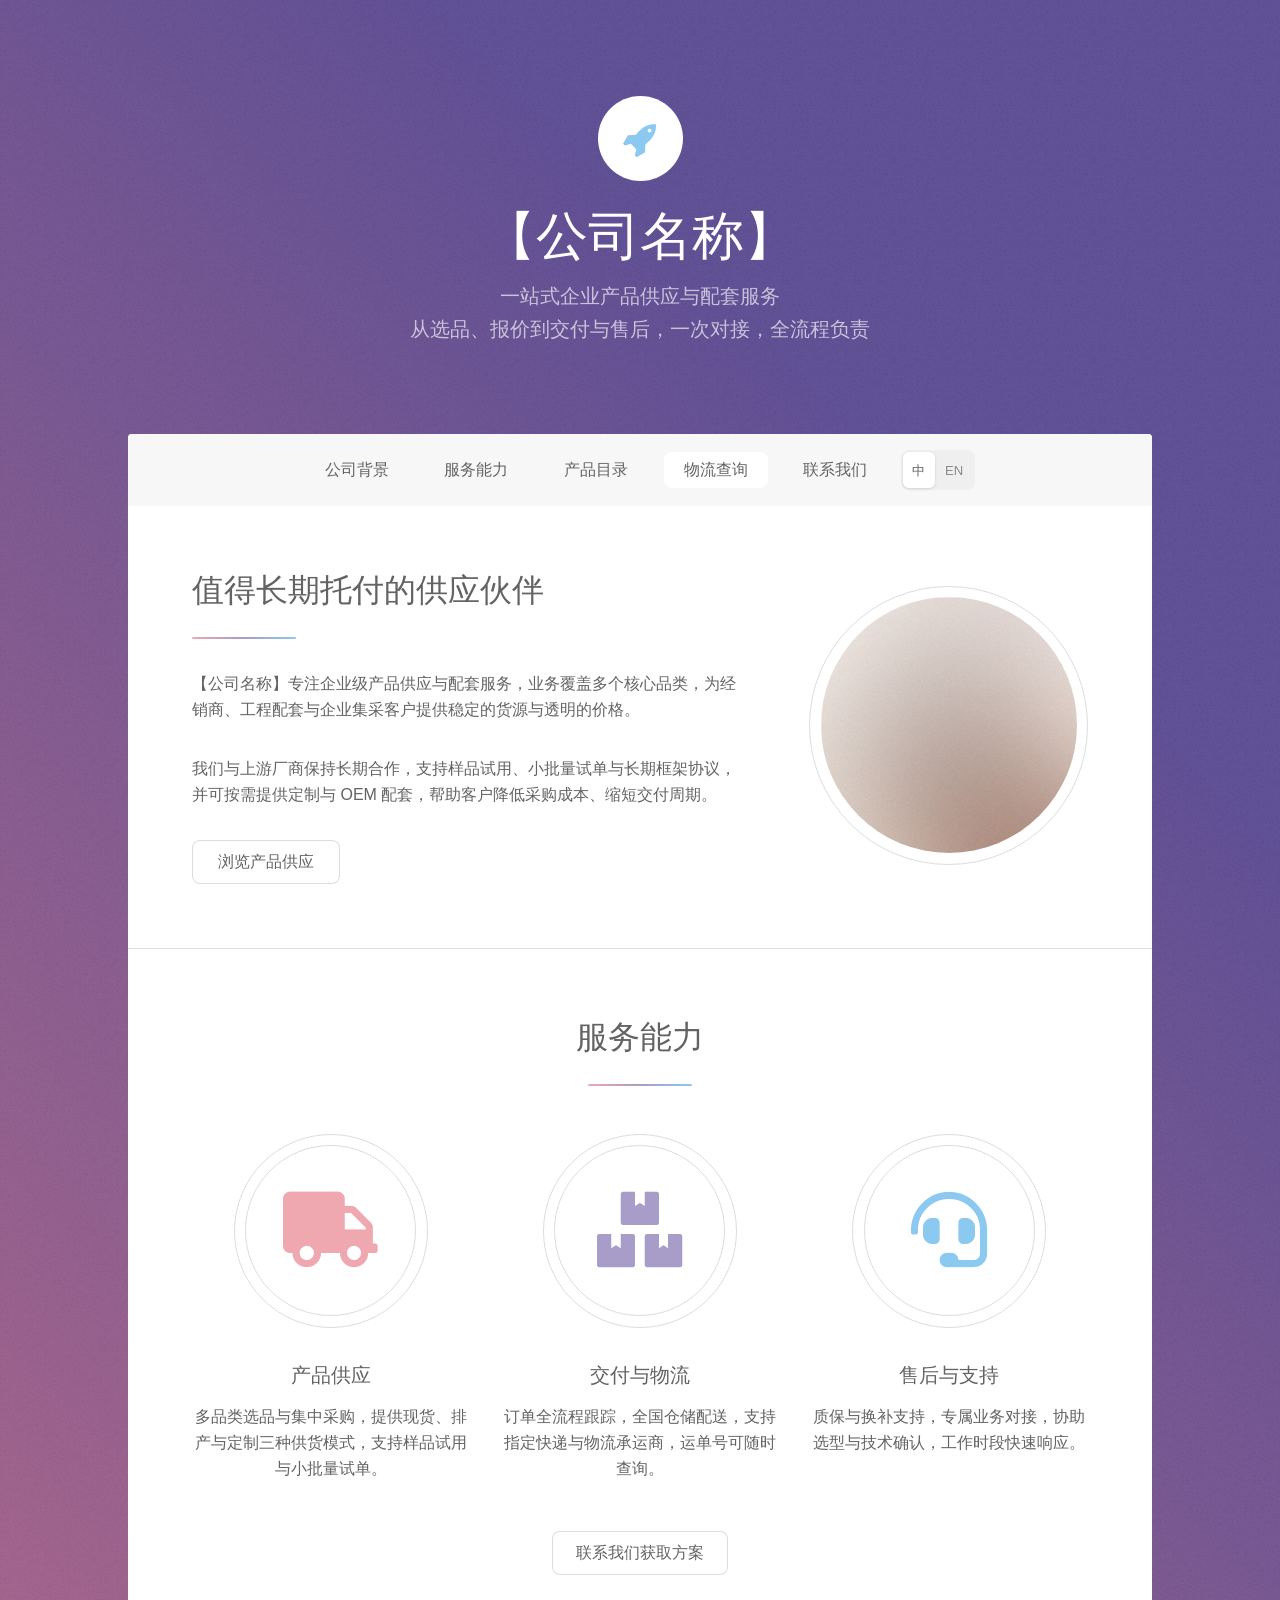
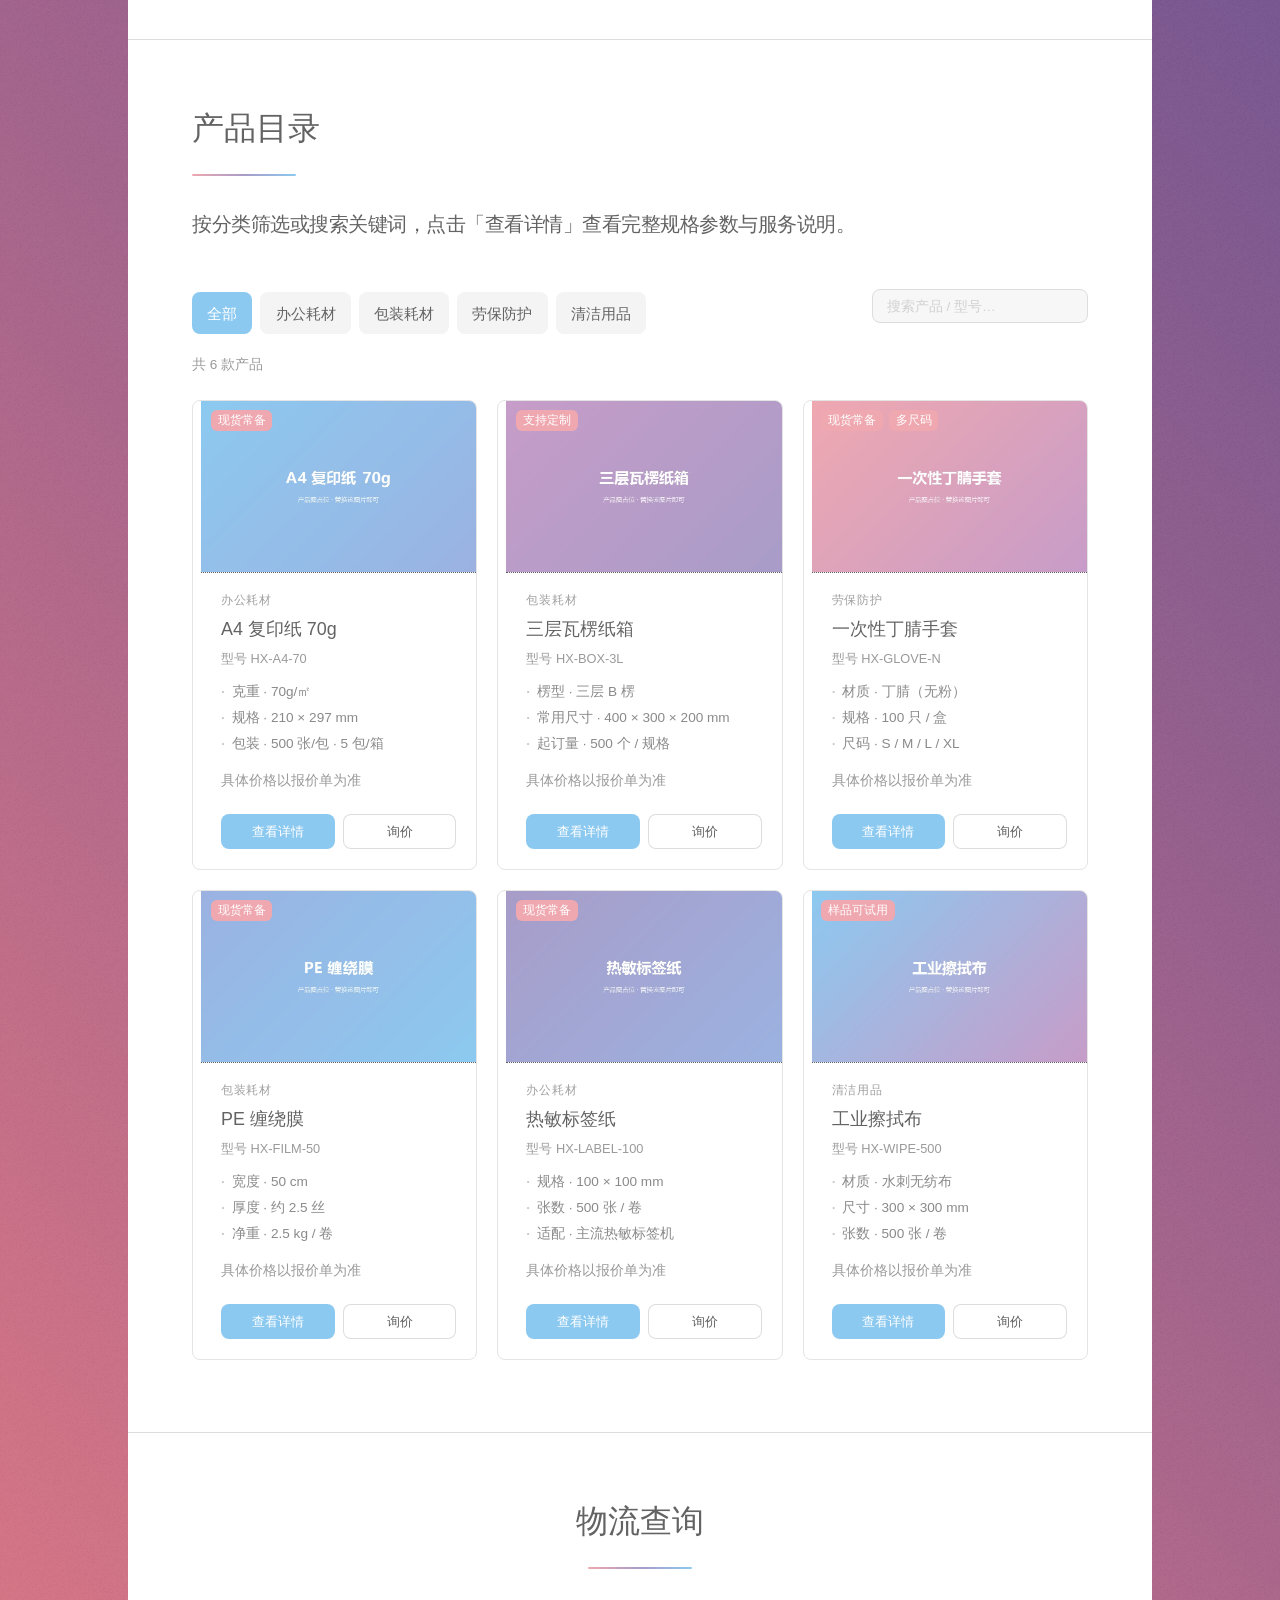
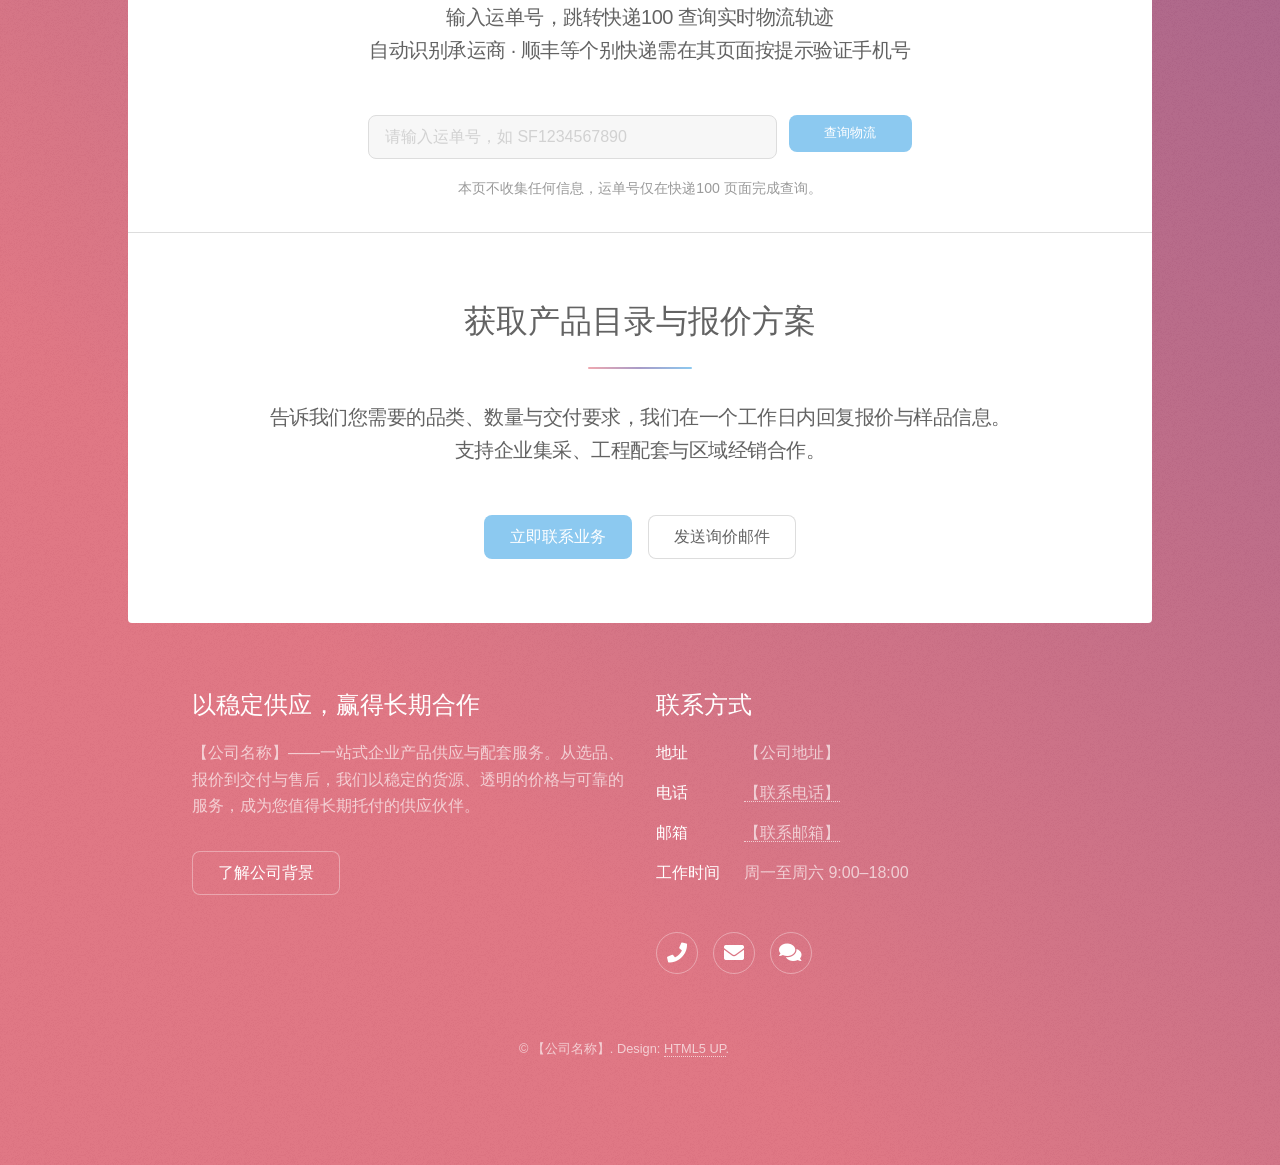
==== commit 8caea080: "feat: 新增根目录入口页（跳转至 stellar 产品供应站）" ====
--- a/index.html
+++ b/index.html
@@ -1,327 +1,38 @@
-<!DOCTYPE html>
-<html lang="zh-CN" data-theme="void">
-<head>
-<meta charset="UTF-8">
-<meta name="viewport" content="width=device-width, initial-scale=1">
-<title>2336·猎户座探测计划｜星际旅行探索档案</title>
-<meta name="description" content="2336年十月深空。基因改造战士凌屹搭乘「序列一号」探测舰抵达猎户座星系边界，执行人类首次跨星系生命探测任务。全域扫描的空白波段深处，一抹低频脉冲刺破死寂——那不是宇宙射线的杂波，那是生命的应答。">
-<meta name="theme-color" content="#04070D">
-<link rel="icon" type="image/svg+xml" href="assets/favicon.svg">
-
-<!-- Open Graph / 社交分享 -->
-<meta property="og:type" content="website">
-<meta property="og:site_name" content="2336·猎户座探测计划">
-<meta property="og:title" content="2336·猎户座探测计划｜星际旅行探索档案">
-<meta property="og:description" content="人类首次跨星系生命探测任务。猎户座M42星云深处，一颗未登记的类地行星传来规律的低频脉冲信号——是巧合，还是有未知存在早已等候人类到来？">
-<meta property="og:url" content="https://example.com/">
-<meta property="og:image" content="assets/og-cover.png">
-<meta property="og:image:width" content="1200">
-<meta property="og:image:height" content="630">
-<meta property="og:locale" content="zh_CN">
-<meta name="twitter:card" content="summary_large_image">
-<meta name="twitter:title" content="2336·猎户座探测计划｜星际旅行探索档案">
-<meta name="twitter:description" content="猎户座M42星云深处，一颗未登记的类地行星传来规律的低频脉冲信号。那不是宇宙射线的杂波，那是生命的应答。">
-<meta name="twitter:image" content="assets/og-cover.png">
-
-<script>
-  /* 载入前锁定主题，避免闪烁；并标记 JS 可用（用于载入编排的初始隐藏） */
-  (function () {
-    var d = document.documentElement;
-    d.classList.add('js-boot');
-    try {
-      var band = localStorage.getItem('orion-band');
-      if (band) d.dataset.theme = band;
-    } catch (e) { /* 隐私模式下忽略 */ }
-    /* 安全兜底：即使主脚本异常，内容也会在最迟 2.6s 后显现 */
-    window.setTimeout(function () { d.classList.add('is-ready'); }, 2600);
-  })();
-</script>
-
-<link rel="stylesheet" href="css/style.css">
-</head>
-<body>
-<a class="skip-link" href="#story">跳到故事正文</a>
-
-<canvas id="space" aria-hidden="true"></canvas>
-
-<header class="site-head">
-  <div class="utilitybar">
-    <p class="crumbs">星际联邦 ❯ 猎户座探测计划 ❯ 序列一号</p>
-    <p class="signal-live" id="signalLive">信号 23.36 Hz · 持续接收</p>
-  </div>
-  <div class="topbar">
-    <a class="brand" href="#top">序列一号</a>
-    <nav class="nav" aria-label="页面导航">
-      <a href="#story">故事</a>
-      <a href="#footage">影像</a>
-      <a href="#gear">装备</a>
-      <a href="#themes">频段</a>
-      <a href="#dossier">档案</a>
-      <a href="cases.html">判例档案</a>
-    </nav>
-  </div>
-</header>
-
-<main id="top">
-
-  <!-- ① HERO：信号捕获 -->
-  <section class="hero" aria-label="序列一号抵达猎户座">
-    <div class="hero-inner container">
-      <p class="logline" data-boot="1">2336.10.07 / 猎户座星系外围 / 全域扫描收尾阶段</p>
-      <h1 class="hero-title" data-boot="2">序列一号，抵达猎户座外围。</h1>
-      <p class="hero-pulse" data-boot="3"><span class="pulse-dot" aria-hidden="true"></span>那不是宇宙射线的杂波。那是——生命的应答。</p>
-      <div class="hero-actions" data-boot="4">
-        <a class="btn-solid" href="#story">继续阅读</a>
-        <a class="btn-ghost" href="#themes">调谐频段<span class="ghost-glyph" aria-hidden="true">❯</span></a>
-      </div>
-    </div>
-    <span class="hero-wordmark" aria-hidden="true">猎户座</span>
-  </section>
-
-  <!-- ② 深空日志：悬疑未知风全文 -->
-  <section class="story" id="story">
-    <div class="container">
-      <header class="section-head">
-        <h2 class="section-title">深空日志</h2>
-        <p class="section-tag">「悬疑未知风」故事全文</p>
-      </header>
-
-      <div class="log-entries">
-        <article class="log">
-          <header class="log-head">
-            <span class="log-id">#046</span>
-            <time datetime="2336-10-07T03:41">2336.10.07 03:41</time>
-            <span class="log-title">曲率跃迁结束</span>
-          </header>
-          <p>2336年，十月深空，星海死寂。</p>
-          <p>「序列一号」探测舰结束最后一次曲率跃迁，舰体轻微震颤后，彻底脱离太阳系引力屏障，闯入了人类从未踏足的猎户座星系边界。</p>
-          <p>凌屹抬手，指尖轻触头盔内侧触控面板，通体银黑流线型的智能战甲瞬间完成全域自检。这套联邦最新研发的「聚恒战甲」，适配他专属的基因改造体质，抗压、抗真空、抗宇宙射线性能拉满，盔甲表层的微光纹路在漆黑太空里流淌着冷冽的蓝光。作为联邦为数不多的完整版基因改造战士，凌屹的反应速度、自愈能力、空间适配性远超普通人类，是人类踏出太阳系探索的最优人选。</p>
-        </article>
-
-        <article class="log">
-          <header class="log-head">
-            <span class="log-id">#047</span>
-            <time datetime="2336-10-07T03:58">2336.10.07 03:58</time>
-            <span class="log-title">全域扫描启动</span>
-          </header>
-          <p class="voice-ai">「指挥官，已抵达猎户座星系外围空域，全域扫描启动，暂无已知文明信号，未探测到高危天体异动。」</p>
-          <p>舰载智能AI的机械音在舱内平稳响起。</p>
-          <p>凌屹凝视舷窗外浩瀚璀璨的猎户旋臂，无数恒星错落排布，星云翻涌如梦幻幻境，却藏着无人知晓的隐秘。百年以来，人类仰望猎户座，只当是遥远的星海图景，而今他是第一个踏足此地的人类。</p>
-        </article>
-
-        <article class="log">
-          <header class="log-head">
-            <span class="log-id">#048</span>
-            <time datetime="2336-10-07T04:12">2336.10.07 04:12</time>
-            <span class="log-title">探测波段异常</span>
-          </header>
-          <p>就在全域扫描即将收尾的瞬间，战舰雷达屏幕突然疯狂闪烁。原本空白的探测波段深处，一抹规律、有序、绝非自然形成的低频脉冲信号，突兀刺破死寂的深空。</p>
-          <p>AI瞬间静默，系统自主锁定信号来源——猎户座M42星云深处，一颗未登记的类地行星。</p>
-          <p>凌屹收紧指尖，战甲掌心凝聚出微弱的能量护盾，眼底经过基因强化的瞳孔微微收缩。</p>
-        </article>
-
-        <article class="log log-coda">
-          <p class="voice-pre">那不是宇宙射线的杂波，不是星体活动的噪音。</p>
-          <p class="voice-pulse">那是——生命的应答。</p>
-          <p class="voice-question">是巧合，还是有未知存在，早已等候人类到来？</p>
-        </article>
-      </div>
-    </div>
-    <div class="read-rail" aria-hidden="true"><span class="read-rail-fill"></span></div>
-  </section>
-
-  <!-- ③ 影像档案：曲率跃迁回放 -->
-  <section class="footage" id="footage">
-    <div class="container">
-      <header class="section-head">
-        <h2 class="section-title">影像档案</h2>
-        <p class="section-tag">曲率跃迁回放 舰载记录</p>
-      </header>
-      <div class="video-panel frame" id="videoPanel" data-state="idle">
-        <canvas id="warp" aria-hidden="true"></canvas>
-        <div class="video-overlay">
-          <p class="video-meta">REC 2336.10.07 04:02 / 序列一号 最后跃迁段</p>
-          <h3 class="video-title" id="videoTitle">曲率跃迁 · 回放</h3>
-          <button class="video-play" id="warpPlay" type="button">
-            <span class="play-glyph" aria-hidden="true"></span><span class="video-btn-text">播放影像</span>
-          </button>
-          <p class="video-status" id="videoStatus" aria-live="polite">待机 · 影像未启动</p>
-        </div>
-      </div>
-    </div>
-  </section>
-
-  <!-- ④ 装备档案：聚恒战甲 -->
-  <section class="gear" id="gear">
-    <div class="container">
-      <header class="section-head">
-        <h2 class="section-title">装备档案</h2>
-        <p class="section-tag">聚恒战甲 模块化智能作战盔甲</p>
-      </header>
-      <div class="gear-grid">
-        <figure class="gear-schematic frame">
-          <svg viewBox="0 0 520 380" role="img" aria-label="聚恒战甲模块结构示意">
-            <circle cx="260" cy="190" r="120" fill="none" stroke="currentColor" stroke-opacity=".25" stroke-dasharray="3 7"/>
-            <g fill="none" stroke="currentColor" stroke-opacity=".5" stroke-width="1">
-              <line x1="260" y1="154" x2="260" y2="82"/>
-              <line x1="291" y1="172" x2="386" y2="124"/>
-              <line x1="291" y1="208" x2="386" y2="256"/>
-              <line x1="260" y1="226" x2="260" y2="298"/>
-              <line x1="229" y1="208" x2="134" y2="256"/>
-              <line x1="229" y1="172" x2="134" y2="124"/>
-            </g>
-            <polygon points="260,150 292,170 292,210 260,230 228,210 228,170" fill="rgba(8,18,33,.85)" stroke="var(--signal)" stroke-width="1.4"/>
-            <circle cx="260" cy="190" r="4" fill="var(--signal)"/>
-            <g fill="rgba(8,18,33,.6)" stroke="var(--ice)" stroke-width="1">
-              <rect x="233" y="60" width="54" height="22"/>
-              <rect x="373" y="113" width="54" height="22"/>
-              <rect x="373" y="245" width="54" height="22"/>
-              <rect x="233" y="298" width="54" height="22"/>
-              <rect x="93" y="245" width="54" height="22"/>
-              <rect x="93" y="113" width="54" height="22"/>
-            </g>
-            <g font-family="Cascadia Mono, Consolas, monospace" font-size="11" fill="var(--mute)" text-anchor="middle" letter-spacing="2">
-              <text x="260" y="48">神经接驳</text>
-              <text x="400" y="101">感知阵列</text>
-              <text x="400" y="291">能量护盾</text>
-              <text x="260" y="344">动能骨架</text>
-              <text x="120" y="291">生存维生</text>
-              <text x="120" y="101">辐射屏蔽</text>
-            </g>
-            <text x="260" y="258" font-family="Cascadia Mono, Consolas, monospace" font-size="11" fill="var(--signal)" text-anchor="middle" letter-spacing="3">聚恒核心</text>
-          </svg>
-          <figcaption>战甲模块示意 / 联邦标注</figcaption>
-        </figure>
-
-        <div class="gear-panel">
-          <p class="gear-desc">联邦最新研发的「聚恒战甲」，适配凌屹专属的基因改造体质：抗压、抗真空、抗宇宙射线性能拉满，是完整版基因改造战士的贴身作战平台。</p>
-          <ul class="stat-list">
-            <li class="stat"><span class="stat-name">反应速度</span><span class="stat-track"><i></i></span><span class="stat-val" data-value="98.6">──</span></li>
-            <li class="stat"><span class="stat-name">自愈能力</span><span class="stat-track"><i></i></span><span class="stat-val" data-value="96.2">──</span></li>
-            <li class="stat"><span class="stat-name">空间适配</span><span class="stat-track"><i></i></span><span class="stat-val" data-value="99.1">──</span></li>
-            <li class="stat"><span class="stat-name">抗辐射能</span><span class="stat-track"><i></i></span><span class="stat-val" data-value="97.4">──</span></li>
-            <li class="stat"><span class="stat-name">抗压性能</span><span class="stat-track"><i></i></span><span class="stat-val" data-value="99.0">──</span></li>
-            <li class="stat"><span class="stat-name">抗真空性</span><span class="stat-track"><i></i></span><span class="stat-val" data-value="98.8">──</span></li>
-          </ul>
-          <div class="gear-actions">
-            <button class="btn-solid" id="gearCheck" type="button">启动全域自检</button>
-            <p class="gear-status" id="gearStatus" aria-live="polite"></p>
-          </div>
-        </div>
-      </div>
-    </div>
-  </section>
-
-  <!-- ⑤ 六套呈现：视觉频段 -->
-  <section class="themes" id="themes">
-    <div class="container">
-      <header class="section-head">
-        <h2 class="section-title">六套呈现</h2>
-        <p class="section-tag">同一段开端 六套视觉频段</p>
-      </header>
-      <div class="spectrum" role="radiogroup" aria-label="视觉频段：六套呈现">
-        <button class="band" type="button" role="radio" aria-checked="true" data-band="void">
-          <span class="band-glyph" aria-hidden="true"></span>
-          <span class="band-name">死寂黑域</span>
-          <span class="band-note">深空极简，光最克制</span>
-        </button>
-        <button class="band" type="button" role="radio" aria-checked="false" data-band="radar">
-          <span class="band-glyph" aria-hidden="true"></span>
-          <span class="band-name">雷达脉冲</span>
-          <span class="band-note">扫描网格，脉冲可见</span>
-        </button>
-        <button class="band" type="button" role="radio" aria-checked="false" data-band="terminal">
-          <span class="band-glyph" aria-hidden="true"></span>
-          <span class="band-name">量子终端</span>
-          <span class="band-note">遥测终端，等宽扫描线</span>
-        </button>
-        <button class="band" type="button" role="radio" aria-checked="false" data-band="nebula">
-          <span class="band-glyph" aria-hidden="true"></span>
-          <span class="band-name">星云低语</span>
-          <span class="band-note">柔光星尘，低饱和</span>
-        </button>
-        <button class="band" type="button" role="radio" aria-checked="false" data-band="horizon">
-          <span class="band-glyph" aria-hidden="true"></span>
-          <span class="band-name">事件视界</span>
-          <span class="band-note">高对比，暗环收拢</span>
-        </button>
-        <button class="band" type="button" role="radio" aria-checked="false" data-band="dossier">
-          <span class="band-glyph" aria-hidden="true"></span>
-          <span class="band-name">基因档案</span>
-          <span class="band-note">蓝图栅格，技术标注</span>
-        </button>
-      </div>
-      <p class="spectrum-hint">点击或方向键选择频段，全页立即重新调谐；偏好会保存在本地。</p>
-    </div>
-  </section>
-
-  <!-- ⑥ 任务档案 -->
-  <section class="dossier" id="dossier">
-    <div class="container">
-      <header class="section-head">
-        <h2 class="section-title">任务档案</h2>
-        <p class="section-tag">猎户座探测计划 联邦归档</p>
-      </header>
-
-      <div class="dossier-panel frame">
-        <span class="dossier-stamp">联邦机密</span>
-        <dl class="dossier-grid">
-          <div class="dossier-item">
-            <dt>计划代号</dt>
-            <dd>猎户座探测计划</dd>
-          </div>
-          <div class="dossier-item">
-            <dt>任务编号</dt>
-            <dd class="mono-val">FED-ORION-01</dd>
-          </div>
-          <div class="dossier-item">
-            <dt>载具</dt>
-            <dd>「序列一号」探测舰 曲率短途跃迁平台</dd>
-          </div>
-          <div class="dossier-item">
-            <dt>执行人</dt>
-            <dd>凌屹 联邦完整版基因改造战士</dd>
-          </div>
-          <div class="dossier-item">
-            <dt>装备</dt>
-            <dd>「聚恒战甲」模块化智能作战盔甲</dd>
-          </div>
-          <div class="dossier-item">
-            <dt>坐标</dt>
-            <dd class="mono-val">猎户座 M42 星云深处 / 未登记类地行星</dd>
-          </div>
-          <div class="dossier-item">
-            <dt>信号特征</dt>
-            <dd class="mono-val">低频脉冲 / 规律有序 / 非自然形成</dd>
-          </div>
-          <div class="dossier-item">
-            <dt>任务状态</dt>
-            <dd class="dd-live"><span class="live-dot" aria-hidden="true"></span>持续接收中</dd>
-          </div>
-          <div class="dossier-item">
-            <dt>关联档案</dt>
-            <dd><a class="related-link" href="cases.html">星际法庭 · AI 知识产权判例档案 ❯</a></dd>
-          </div>
-        </dl>
-
-        <details class="dossier-brief">
-          <summary><span class="plus" aria-hidden="true">+</span>任务简报全文</summary>
-          <p>2336年，地球人类文明迈入高阶科技时代，可控核聚变、量子通讯、曲率短途跃迁技术全面成熟，人类正式突破太阳系桎梏，初步实现低速星际航行。为探索宇宙宜居资源、寻找外星智慧生命，星际联邦组织启动「猎户座探测计划」。执行人为联邦专属基因改造超级战士，经过体能、感知、自愈、抗辐射全方位基因优化，搭载新一代模块化智能作战盔甲，受命独身奔赴广袤的猎户座星系，开启人类首次跨星系生命探测任务。</p>
-        </details>
-      </div>
-    </div>
-  </section>
-
-</main>
-
-<footer class="footer">
-  <div class="footer-inner container">
-    <p class="footer-brand">星际联邦｜猎户座探测计划</p>
-    <p class="footer-meta">FED-ORION-01 © 2336</p>
-    <a class="to-top" href="#top">回到顶部</a>
-  </div>
-</footer>
-
-<script src="js/main.js" defer></script>
-</body>
+<!DOCTYPE HTML>
+<!--
+	仓库入口页：自动跳转到 stellar/ 产品供应单页站。
+	保留此文件，GitHub Pages / 任意静态托管打开根路径即可直接进入站点；
+	stellar/ 内的页面与资源保持原有目录结构不变。
+-->
+<html lang="zh-CN">
+	<head>
+		<meta charset="utf-8" />
+		<meta name="viewport" content="width=device-width, initial-scale=1" />
+		<meta name="robots" content="noindex" />
+		<link rel="canonical" href="stellar/index.html" />
+		<meta http-equiv="refresh" content="0; url=stellar/index.html" />
+		<title>【公司名称】｜产品供应</title>
+		<link rel="icon" type="image/svg+xml" href="stellar/images/logo.svg" />
+		<script>location.replace('stellar/index.html');</script>
+		<style>
+			body {
+				margin: 0;
+				min-height: 100vh;
+				display: flex;
+				align-items: center;
+				justify-content: center;
+				padding: 0 1.5em;
+				box-sizing: border-box;
+				background: linear-gradient(45deg, #e37682 15%, #5f4d93 85%);
+				color: #ffffff;
+				font-family: "PingFang SC", "Microsoft YaHei", Helvetica, Arial, sans-serif;
+				text-align: center;
+			}
+			a { color: #ffffff; }
+		</style>
+	</head>
+	<body>
+		<p>正在进入产品供应网站… 如未自动跳转，请<a href="stellar/index.html">点击这里</a>。<br />
+		Redirecting to the product site… <a href="stellar/index.html">Click here</a> if nothing happens.</p>
+	</body>
 </html>
